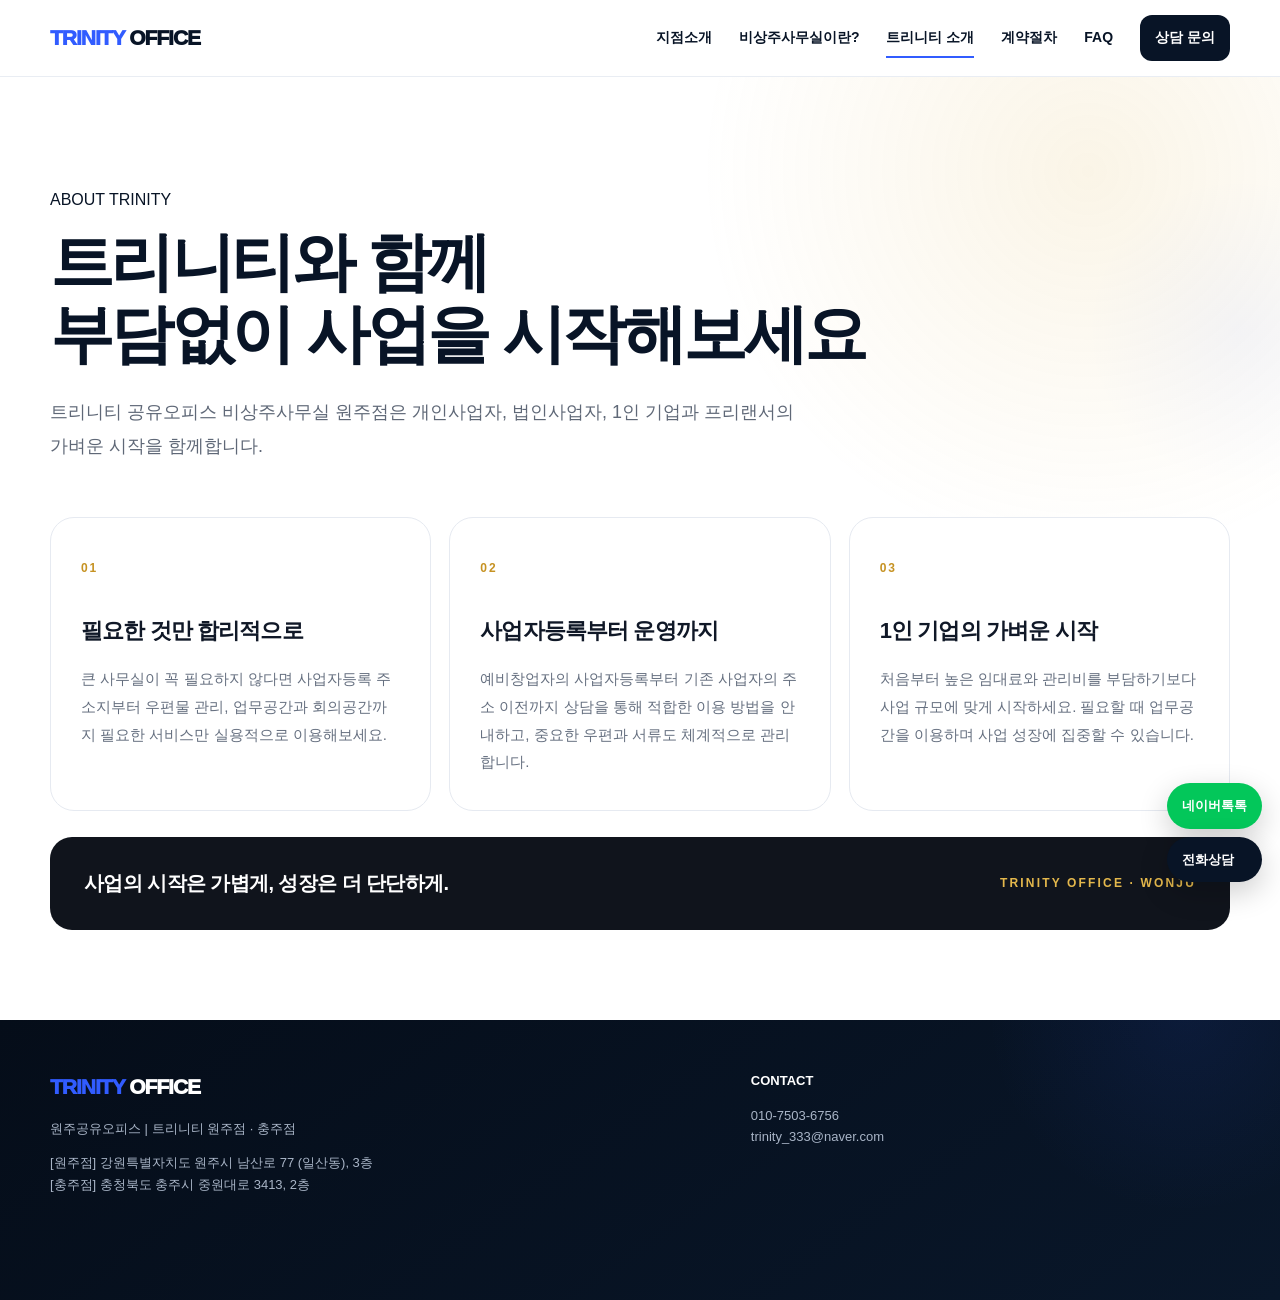
==== about.html @ af6bec5c "Add files via upload" ====
<!doctype html><html lang="ko"><head><meta charset="utf-8"><meta name="viewport" content="width=device-width,initial-scale=1">
<title>트리니티 소개 | 원주공유오피스 · 비상주사무실</title><meta name="description" content="트리니티 공유오피스 비상주사무실 원주점 소개. 사업자등록 주소지, 우편물 관리, 업무공간과 회의공간을 합리적으로 이용하세요."><meta name="robots" content="index,follow"><meta property="og:title" content="트리니티 지점소개 | 원주공유오피스 원주점 · 충주점"><meta property="og:description" content="트리니티 원주점과 충주점 주소, 위치 및 비상주사무실 서비스 안내.">
<link rel="stylesheet" href="assets/style.css"><link rel="icon" href="assets/trinity-blue-v2.ico" sizes="any">
<link rel="icon" type="image/png" sizes="32x32" href="assets/trinity-blue-v2-32.png">
<link rel="apple-touch-icon" sizes="192x192" href="assets/trinity-blue-v2-192.png">
</head><body>
<header><div class="wrap nav"><a class="logo" href="index.html"><i>TRINITY</i> OFFICE</a><nav>
<a class="" href="branches.html">지점소개</a>
<a class="" href="virtual-office.html">비상주사무실이란?</a>
<a class="active" href="about.html">트리니티 소개</a>
<a class="" href="contract.html">계약절차</a>
<a class="" href="faq.html">FAQ</a>
<a class="navcta" href="tel:01075036756">상담 문의</a></nav></div></header>

<section class="section about-premium">
  <div class="wrap">
    <div class="eyebrow reveal">ABOUT TRINITY</div>
    <h1 class="section-title reveal">트리니티와 함께<br>부담없이 사업을 시작해보세요</h1>
    <p class="section-lead reveal">
      트리니티 공유오피스 비상주사무실 원주점은 개인사업자, 법인사업자,
      1인 기업과 프리랜서의 가벼운 시작을 함께합니다.
    </p>

    <div class="about-story-grid">
      <article class="about-story-card reveal">
        <span class="about-no">01</span>
        <h2>필요한 것만 합리적으로</h2>
        <p>큰 사무실이 꼭 필요하지 않다면 사업자등록 주소지부터 우편물 관리,
        업무공간과 회의공간까지 필요한 서비스만 실용적으로 이용해보세요.</p>
      </article>

      <article class="about-story-card reveal">
        <span class="about-no">02</span>
        <h2>사업자등록부터 운영까지</h2>
        <p>예비창업자의 사업자등록부터 기존 사업자의 주소 이전까지 상담을 통해
        적합한 이용 방법을 안내하고, 중요한 우편과 서류도 체계적으로 관리합니다.</p>
      </article>

      <article class="about-story-card reveal">
        <span class="about-no">03</span>
        <h2>1인 기업의 가벼운 시작</h2>
        <p>처음부터 높은 임대료와 관리비를 부담하기보다 사업 규모에 맞게 시작하세요.
        필요할 때 업무공간을 이용하며 사업 성장에 집중할 수 있습니다.</p>
      </article>
    </div>

    <div class="about-signature reveal">
      <p>사업의 시작은 가볍게, 성장은 더 단단하게.</p>
      <strong>TRINITY OFFICE · WONJU</strong>
    </div>
  </div>
</section>

<footer><div class="wrap foot"><div><div class="logo"><i>TRINITY</i> OFFICE</div><p>원주공유오피스 | 트리니티 원주점 · 충주점</p><p>[원주점] 강원특별자치도 원주시 남산로 77 (일산동), 3층<br>[충주점] 충청북도 충주시 중원대로 3413, 2층</p></div><div><b style="color:#fff">CONTACT</b><p>010-7503-6756<br>trinity_333@naver.com<br></p></div></div></footer><div class="float"><a class="talk" target="_blank" href="https://talk.naver.com/profile/wohkm1o">네이버톡톡</a><a class="phone" href="tel:01075036756">전화상담</a></div><script src="assets/app.js"></script></body></html>
---- assets/style.css ----
:root{--ink:#081426;--navy:#0b1930;--blue:#315cff;--cyan:#53d7ff;--paper:#f5f8fc;--muted:#68758a;--line:#e3e9f1;--white:#fff;--green:#03c75a}
*{box-sizing:border-box}html{scroll-behavior:smooth}body{margin:0;font-family:Pretendard,"Noto Sans KR",Arial,sans-serif;color:var(--ink);background:#fff;line-height:1.65;overflow-x:hidden}a{text-decoration:none;color:inherit}.wrap{width:min(1180px,calc(100% - 44px));margin:auto}
header{position:sticky;top:0;z-index:80;background:rgba(255,255,255,.78);backdrop-filter:blur(18px);border-bottom:1px solid rgba(225,231,239,.72)}.nav{height:76px;display:flex;align-items:center;justify-content:space-between}.logo{font-size:21px;font-weight:950;letter-spacing:-1px}.logo i{font-style:normal;color:var(--blue)}nav{display:flex;align-items:center;gap:27px;font-size:14px;font-weight:800}nav a{position:relative}nav a:after{content:"";position:absolute;left:0;right:100%;bottom:-8px;height:2px;background:var(--blue);transition:.25s}nav a:hover:after,nav a.active:after{right:0}.navcta{background:var(--ink);color:#fff;border-radius:12px;padding:11px 15px}
.hero{min-height:700px;display:flex;align-items:center;position:relative;overflow:hidden;background:radial-gradient(circle at 78% 25%,#dce8ff 0,transparent 28%),linear-gradient(135deg,#fbfdff 0,#f0f5ff 58%,#fff 100%)}.orb{position:absolute;border-radius:50%;filter:blur(1px);pointer-events:none}.orb.a{width:420px;height:420px;right:-110px;top:40px;background:linear-gradient(145deg,#315cff22,#53d7ff33);animation:float 7s ease-in-out infinite}.orb.b{width:170px;height:170px;right:28%;bottom:35px;border:1px solid #315cff35;animation:float 5s ease-in-out infinite reverse}.hero-grid{display:grid;grid-template-columns:1.15fr .85fr;gap:70px;align-items:center}.kicker{display:inline-flex;align-items:center;gap:9px;font-size:12px;font-weight:950;letter-spacing:.12em;color:var(--blue);text-transform:uppercase}.kicker:before{content:"";width:24px;height:2px;background:var(--blue)}h1{font-size:clamp(48px,5.4vw,76px);line-height:1.04;letter-spacing:-4.2px;margin:18px 0 25px}.gradient{background:linear-gradient(90deg,#315cff,#1679ff);-webkit-background-clip:text;color:transparent}.lead{font-size:18px;color:#536176;max-width:670px}.actions{display:flex;gap:11px;flex-wrap:wrap;margin-top:30px}.btn{display:inline-flex;align-items:center;justify-content:center;padding:14px 19px;border-radius:13px;font-weight:900;transition:.25s}.btn:hover{transform:translateY(-3px);box-shadow:0 14px 35px #172b5120}.primary{background:var(--blue);color:#fff}.darkbtn{background:var(--ink);color:#fff}.ghost{background:#fff;border:1px solid #d8e0eb}.glass{background:rgba(8,20,38,.94);color:#fff;border-radius:30px;padding:32px;box-shadow:0 32px 80px #11244b2d;position:relative;transform:perspective(900px) rotateY(-4deg);transition:.4s}.glass:hover{transform:perspective(900px) rotateY(0) translateY(-5px)}.pill{display:inline-block;background:#b9ff6a;color:#10210a;font-size:11px;font-weight:950;border-radius:99px;padding:6px 10px}.glass h2{font-size:31px;line-height:1.2;letter-spacing:-1.5px}.mini{padding:16px 17px;border:1px solid #ffffff20;background:#ffffff0b;border-radius:17px;margin-top:10px}.mini b{display:block}.mini small{color:#b6c2d4}
.metrics{margin-top:-34px;position:relative;z-index:4}.metric-grid{display:grid;grid-template-columns:repeat(4,1fr);background:#fff;border:1px solid var(--line);border-radius:22px;box-shadow:0 20px 50px #203b6a12;overflow:hidden}.metric{padding:25px;text-align:center;border-right:1px solid var(--line)}.metric:last-child{border:0}.metric strong{font-size:30px;display:block;color:var(--blue)}
section{padding:96px 0}.soft{background:var(--paper)}.dark{background:var(--navy);color:#fff}.section-head{max-width:760px;margin-bottom:43px}.section-head h2{font-size:43px;line-height:1.16;letter-spacing:-2.2px;margin:9px 0}.section-head p{color:var(--muted)}.dark .section-head p{color:#afbdd0}
.grid3{display:grid;grid-template-columns:repeat(3,1fr);gap:17px}.grid4{display:grid;grid-template-columns:repeat(4,1fr);gap:15px}.card{background:#fff;border:1px solid var(--line);border-radius:22px;padding:27px;transition:.35s cubic-bezier(.2,.8,.2,1);position:relative;overflow:hidden}.card:before{content:"";position:absolute;inset:auto -50px -70px auto;width:130px;height:130px;border-radius:50%;background:#315cff0c;transition:.35s}.card:hover{transform:translateY(-8px);box-shadow:0 24px 60px #1c355f14}.card:hover:before{transform:scale(1.8)}.icon{width:48px;height:48px;border-radius:15px;display:grid;place-items:center;background:#edf3ff;font-size:22px}.card h3{margin:16px 0 7px;font-size:19px}.card p{color:var(--muted);font-size:14px;margin:0}
.branch-grid{display:grid;grid-template-columns:1fr 1fr;gap:20px}.branch{border:1px solid var(--line);background:#fff;border-radius:27px;padding:31px;transition:.3s}.branch:hover{box-shadow:0 25px 60px #17325d13;transform:translateY(-5px)}.branch h3{font-size:29px;margin:8px 0}.address{font-weight:850}.map{display:inline-flex;background:var(--green);color:#fff;border-radius:11px;padding:11px 14px;font-weight:900;margin-top:13px}
.band{padding:40px 0;background:linear-gradient(90deg,#315cff,#2147cc);color:#fff}.band .wrap{display:flex;align-items:center;justify-content:space-between;gap:25px}.band h3{font-size:28px;margin:0}.band p{margin:4px 0;color:#dfe7ff}
.steps{display:grid;grid-template-columns:repeat(4,1fr);gap:14px}.step{border-top:3px solid var(--blue);background:#fff;border-radius:0 0 19px 19px;padding:25px;border-left:1px solid var(--line);border-right:1px solid var(--line);border-bottom:1px solid var(--line)}.step b{color:var(--blue)}.step p{font-size:14px;color:var(--muted)}
.split{display:grid;grid-template-columns:1fr 1fr;gap:50px;align-items:center}.feature-list{display:grid;gap:10px}.feature{padding:18px;border-bottom:1px solid #ffffff20}.feature span{display:block;color:#b4c0d1;font-size:14px}
.faq{max-width:880px}.faq details{padding:21px 4px;border-bottom:1px solid var(--line)}.faq summary{cursor:pointer;font-weight:900}.faq p{color:var(--muted)}
.pagehero{padding:105px 0 70px;background:linear-gradient(145deg,#f8fbff,#edf3ff);position:relative;overflow:hidden}.pagehero h1{font-size:58px}.breadcrumbs{font-size:13px;color:#7a879a;margin-bottom:14px}.content{max-width:850px}.content h2{font-size:34px;letter-spacing:-1.5px;margin-top:48px}.content p,.content li{color:#536176}.toc{background:#f6f8fc;border:1px solid var(--line);border-radius:18px;padding:22px;margin:28px 0}.toc b{display:block;margin-bottom:7px}.toc a{display:block;color:#315cff;margin:5px 0}
footer{background:#07101e;color:#a9b5c7;padding:50px 0 92px;font-size:13px}.foot{display:grid;grid-template-columns:1.4fr 1fr;gap:30px}.foot .logo{color:#fff}.float{position:fixed;right:18px;bottom:18px;z-index:90;display:flex;flex-direction:column;gap:8px}.float a{padding:12px 15px;border-radius:999px;box-shadow:0 10px 30px #0003;font-size:13px;font-weight:950}.talk{background:var(--green);color:#fff}.phone{background:var(--ink);color:#fff}
.reveal{opacity:0;transform:translateY(28px);transition:opacity .75s,transform .75s}.reveal.on{opacity:1;transform:none}.reveal.delay1{transition-delay:.08s}.reveal.delay2{transition-delay:.16s}.reveal.delay3{transition-delay:.24s}
@keyframes float{50%{transform:translateY(-18px) translateX(8px)}}
@media(max-width:850px){nav a:not(.navcta){display:none}.hero{min-height:auto;padding:80px 0 70px}.hero-grid,.split,.foot{grid-template-columns:1fr}.glass{transform:none}.metric-grid,.grid4,.steps{grid-template-columns:1fr 1fr}.grid3{grid-template-columns:1fr 1fr}.branch-grid{grid-template-columns:1fr}.band .wrap{display:block}.pagehero h1{font-size:45px}}
@media(max-width:540px){.wrap{width:min(100% - 28px,1180px)}.nav{height:67px}.logo{font-size:17px}.navcta{font-size:12px}h1{letter-spacing:-2.5px}.metric-grid,.grid3,.grid4,.steps{grid-template-columns:1fr}.metric{border-right:0;border-bottom:1px solid var(--line)}section{padding:72px 0}.section-head h2{font-size:34px}.pagehero{padding:75px 0 45px}.pagehero h1{font-size:40px}.float{right:10px;bottom:10px}}
/* premium v3 */
.hero{background:linear-gradient(125deg,#07152d 0%,#0c2c68 58%,#123f86 100%);color:#fff}.hero .lead{color:#d8e2f2}.hero .kicker{color:#f4c45c}.hero .kicker:before{background:#f4c45c}.hero .gradient{background:linear-gradient(90deg,#fff,#f3c55d);-webkit-background-clip:text;color:transparent}.hero:before{content:"";position:absolute;inset:0;background:radial-gradient(circle at 12% 20%,#f5c45418 0 2px,transparent 3px),radial-gradient(circle at 74% 35%,#fff2 0 1px,transparent 2px);background-size:130px 130px,90px 90px;animation:drift 18s linear infinite}.glass{background:linear-gradient(145deg,#ffffff12,#ffffff08);border:1px solid #ffffff24;backdrop-filter:blur(16px)}.mini.link{display:block;transition:.25s}.mini.link:hover{background:#ffffff18;transform:translateX(6px)}
.lowest{display:inline-flex;align-items:center;gap:9px;background:linear-gradient(90deg,#f0b83f,#ffd979);color:#15203a;border-radius:999px;padding:9px 15px;font-weight:950;box-shadow:0 10px 30px #f0b83f33;margin-bottom:8px;animation:pulseGlow 2.2s ease-in-out infinite}.photo-grid{display:grid;grid-template-columns:repeat(3,1fr);gap:16px;margin-top:36px}.photo-card{aspect-ratio:1;border-radius:24px;overflow:hidden;position:relative;box-shadow:0 18px 50px #17325d1b}.photo-card img{width:100%;height:100%;object-fit:cover;transition:transform .7s cubic-bezier(.2,.8,.2,1),filter .5s}.photo-card:hover img{transform:scale(1.06);filter:brightness(1.04)}.photo-card:after{content:"";position:absolute;inset:0;background:linear-gradient(180deg,transparent 65%,#07152d66)}.service-six{display:grid;grid-template-columns:repeat(6,1fr);gap:12px}.service-six .card{padding:21px 16px;text-align:center}.service-six .icon{margin:auto}.price-ribbon{margin-top:24px;background:linear-gradient(90deg,#07152d,#0d3475);color:#fff;border-radius:18px;padding:20px 25px;display:flex;align-items:center;justify-content:space-between;gap:20px;overflow:hidden;position:relative}.price-ribbon:after{content:"";position:absolute;width:180px;height:180px;border:1px solid #f2c55c55;border-radius:50%;right:-60px;top:-75px;animation:spin 12s linear infinite}.price-ribbon strong{font-size:23px;color:#f4c45c}.branch{position:relative;overflow:hidden}.branch:after{content:"↗";position:absolute;right:24px;top:22px;font-size:22px;color:#315cff;transition:.25s}.branch:hover:after{transform:translate(4px,-4px)}
@keyframes pulseGlow{50%{box-shadow:0 10px 42px #f0b83f77;transform:translateY(-2px)}}@keyframes drift{to{background-position:130px 130px,-90px 90px}}@keyframes spin{to{transform:rotate(360deg)}}
@media(max-width:1050px){.service-six{grid-template-columns:repeat(3,1fr)}}@media(max-width:650px){.photo-grid,.service-six{grid-template-columns:1fr}.price-ribbon{display:block}.price-ribbon .btn{margin-top:12px}}

/* V5: opening hook + button contrast fixes */
.ghost{color:var(--ink)!important}.hero .ghost{color:var(--ink)!important}.band .ghost{color:var(--ink)!important}
.float .phone{color:#fff!important}.float .talk{color:#fff!important}
.hook-screen{min-height:calc(100vh - 76px);display:flex;align-items:center;position:relative;overflow:hidden;background:#061225;color:#fff;padding:70px 0 88px}
.hook-screen:before{content:"";position:absolute;inset:0;background:linear-gradient(115deg,#061225 0%,#0a1d3c 54%,#0b2b60 100%)}
.hook-screen:after{content:"";position:absolute;inset:0;opacity:.35;background-image:radial-gradient(#f2c55c 1px,transparent 1px);background-size:54px 54px;mask-image:linear-gradient(90deg,#000,transparent 75%)}
.hook-inner{position:relative;z-index:2;display:grid;grid-template-columns:1.06fr .94fr;gap:65px;align-items:center}
.hook-label{display:inline-flex;align-items:center;gap:10px;color:#f3c75f;font-size:12px;font-weight:950;letter-spacing:.17em}.hook-label:before{content:"";width:34px;height:2px;background:#f3c75f}
.hook-copy h1{font-size:clamp(50px,5.5vw,78px);line-height:1.07;letter-spacing:-4.5px;margin:18px 0 24px}.hook-copy h1 em{font-style:normal;color:#73a3ff}.hook-copy h1 strong{font-weight:950;color:#f4c55d}
.hook-copy p{color:#c3cfdf;font-size:18px}.hook-actions{display:flex;gap:11px;flex-wrap:wrap;margin-top:29px}.goldbtn{background:linear-gradient(90deg,#efb844,#ffd979);color:#111c31}.hook-outline{border:1px solid #ffffff35;color:#fff;background:#ffffff0b}
.hook-points{display:flex;gap:20px;flex-wrap:wrap;margin-top:26px;color:#dce5f2;font-size:13px;font-weight:800}
.hook-visual{position:relative}.hook-photo{aspect-ratio:1/1;border-radius:36px;overflow:hidden;box-shadow:0 45px 100px #0007;border:1px solid #ffffff22;transform:rotate(1.5deg)}.hook-photo img{width:100%;height:100%;object-fit:cover;transition:transform 1s}.hook-photo:hover img{transform:scale(1.045)}
.hook-badge{position:absolute;right:-22px;top:-25px;width:145px;height:145px;border-radius:50%;display:grid;place-content:center;text-align:center;background:radial-gradient(circle at 35% 30%,#ffe69a,#eeb83e 72%);color:#17213a;border:7px double #fff3b4;box-shadow:0 20px 55px #e9b43f55;animation:badgeFloat 3s ease-in-out infinite}.hook-badge small{font-weight:950;letter-spacing:.12em}.hook-badge b{font-size:20px;line-height:1.25}
.hook-card{position:absolute;left:-35px;bottom:28px;padding:17px 21px;border-radius:17px;background:#ffffffed;color:#0b1930;box-shadow:0 18px 45px #0004;animation:cardFloat 4s ease-in-out infinite}.hook-card b,.hook-card span{display:block}.hook-card span{font-size:13px;color:#627086;margin-top:3px}
.hook-glow{position:absolute;border-radius:50%;filter:blur(80px);opacity:.25}.hook-glow-a{width:380px;height:380px;background:#315cff;right:15%;top:10%;animation:glowMove 8s ease-in-out infinite}.hook-glow-b{width:260px;height:260px;background:#f4c55d;left:-80px;bottom:-50px;animation:glowMove 6s ease-in-out infinite reverse}
.scroll-cue{position:absolute;z-index:3;bottom:20px;left:50%;transform:translateX(-50%);font-size:9px;letter-spacing:.22em;color:#9facbf;text-align:center}.scroll-cue span{display:block;width:1px;height:35px;background:linear-gradient(#fff,transparent);margin:0 auto 5px;animation:scrollLine 1.5s infinite}
.hero .actions .ghost{background:#fff;color:#081426!important;border-color:#fff;min-width:132px}.hero .actions .ghost:hover{background:#eef3fb}
@keyframes badgeFloat{50%{transform:translateY(-10px) rotate(2deg)}}@keyframes cardFloat{50%{transform:translateY(8px)}}@keyframes glowMove{50%{transform:translate(25px,-20px) scale(1.08)}}@keyframes scrollLine{0%{transform:scaleY(.2);transform-origin:top}50%{transform:scaleY(1)}100%{transform:scaleY(.2);transform-origin:bottom}}
@media(max-width:850px){.hook-screen{min-height:auto;padding:65px 0 80px}.hook-inner{grid-template-columns:1fr}.hook-visual{max-width:560px}.hook-copy h1{letter-spacing:-3px}.hook-badge{right:-5px}.hook-card{left:12px}.hook-copy p br{display:none}}
@media(max-width:540px){.hook-copy h1{font-size:43px;letter-spacing:-2.6px}.hook-points{gap:9px 14px}.hook-visual{margin-top:12px}.hook-badge{width:112px;height:112px;right:-3px;top:-18px}.hook-badge b{font-size:16px}.hook-card{bottom:14px}.hook-screen{padding-top:50px}}

/* V6 hook headline wrapping correction */
.hook-title{font-size:clamp(43px,4.55vw,69px)!important;line-height:1.11!important;letter-spacing:-3.8px!important;word-break:keep-all;overflow-wrap:normal}
.hook-title .hook-line{display:block;white-space:nowrap}
.hook-title .hook-key{color:#73a3ff;font-weight:950}
.hook-title .hook-gold{color:#f4c55d;font-weight:950;margin-top:3px}
@media(max-width:1050px){
  .hook-title{font-size:clamp(40px,5.1vw,58px)!important;letter-spacing:-3px!important}
}
@media(max-width:850px){
  .hook-title .hook-line{white-space:normal}
  .hook-title{font-size:clamp(40px,8.3vw,61px)!important}
}
@media(max-width:540px){
  .hook-title{font-size:clamp(38px,11vw,49px)!important;letter-spacing:-2.5px!important}
  .hook-title .hook-line{white-space:normal}
}

/* V7 — premium interaction pass for the ENTIRE site */
body{background:linear-gradient(180deg,#fff 0%,#fbfcff 100%)}
section{position:relative;isolation:isolate}
section:not(.hook-screen):not(.hero):not(.dark):not(.soft):before{
 content:"";position:absolute;width:320px;height:320px;border-radius:50%;
 background:radial-gradient(circle,#315cff0c,transparent 68%);right:-120px;top:10%;z-index:-1;pointer-events:none
}
.section-head .kicker{transition:transform .35s,color .35s}.section-head:hover .kicker{transform:translateX(8px);color:#1c48f0}
.section-head h2{transition:letter-spacing .35s,transform .35s}.section-head:hover h2{letter-spacing:-1.7px;transform:translateX(3px)}

.card{transform-style:preserve-3d;will-change:transform,box-shadow}
.card:hover{transform:translateY(-10px) rotateX(1.5deg) rotateY(-1.5deg);box-shadow:0 28px 70px rgba(19,48,96,.16);border-color:#cbd8f5}
.card .icon{transition:transform .45s cubic-bezier(.2,.8,.2,1),box-shadow .35s,background .35s}
.card:hover .icon{transform:translateY(-4px) rotate(-6deg) scale(1.12);background:#e4edff;box-shadow:0 12px 28px #315cff22}
.card h3{transition:color .3s,transform .3s}.card:hover h3{color:#315cff;transform:translateX(2px)}

.branch{position:relative;overflow:hidden;isolation:isolate}
.branch:before{content:"";position:absolute;inset:0;background:linear-gradient(120deg,transparent 25%,rgba(49,92,255,.055),transparent 75%);transform:translateX(-120%);transition:transform .75s;z-index:-1}
.branch:hover:before{transform:translateX(120%)}.branch:hover{border-color:#c7d4f5;box-shadow:0 30px 75px rgba(16,44,92,.16)}
.branch h3 a{display:inline-block;transition:transform .3s,color .3s}.branch:hover h3 a{transform:translateX(5px);color:#315cff}
.map{transition:transform .3s,box-shadow .3s,filter .3s}.map:hover{transform:translateY(-3px) scale(1.02);box-shadow:0 13px 30px #03c75a2e;filter:saturate(1.08)}

.service-six .card:nth-child(even){background:linear-gradient(145deg,#fff,#f7f9ff)}
.photo-card{position:relative;overflow:hidden;box-shadow:0 20px 50px #1a335c12;transition:transform .45s,box-shadow .45s,border-radius .45s}
.photo-card:after{content:"TRINITY OFFICE";position:absolute;left:18px;bottom:15px;padding:6px 9px;border-radius:999px;background:rgba(7,16,30,.68);backdrop-filter:blur(8px);color:#fff;font-size:9px;font-weight:900;letter-spacing:.12em;opacity:0;transform:translateY(8px);transition:.35s}
.photo-card:hover{transform:translateY(-8px) scale(1.012);box-shadow:0 30px 70px #102b581f;border-radius:26px}.photo-card:hover:after{opacity:1;transform:none}
.photo-card img{transition:transform .8s cubic-bezier(.2,.8,.2,1),filter .5s}.photo-card:hover img{transform:scale(1.065);filter:contrast(1.03) saturate(1.04)}

.price-ribbon{position:relative;overflow:hidden;transition:transform .4s,box-shadow .4s}
.price-ribbon:after{content:"";position:absolute;top:-80%;left:-20%;width:35%;height:260%;background:linear-gradient(90deg,transparent,#fff8,transparent);transform:rotate(20deg);animation:ribbonShine 5s ease-in-out infinite}
.price-ribbon:hover{transform:translateY(-6px);box-shadow:0 28px 65px #d49c2c25}
@keyframes ribbonShine{0%,70%{left:-30%}100%{left:130%}}

.dark{overflow:hidden;background:radial-gradient(circle at 80% 25%,#193b7138,transparent 30%),linear-gradient(135deg,#071426,#0b1930 55%,#10264a)}
.dark:after{content:"";position:absolute;width:460px;height:460px;border:1px solid #ffffff0b;border-radius:50%;right:-150px;bottom:-220px;animation:slowSpin 18s linear infinite}
.feature{position:relative;transition:transform .35s,background .35s,padding .35s;border-radius:14px}.feature:hover{transform:translateX(9px);background:#ffffff08;padding-left:16px;padding-right:16px}.feature b{transition:color .3s}.feature:hover b{color:#7fa6ff}
@keyframes slowSpin{to{transform:rotate(360deg)}}

.step{position:relative;overflow:hidden;transition:transform .4s,box-shadow .4s,border-color .4s}
.step:after{content:"";position:absolute;left:0;bottom:0;width:0;height:3px;background:linear-gradient(90deg,#315cff,#53d7ff);transition:width .45s}
.step:hover{transform:translateY(-9px);box-shadow:0 25px 55px #17325b14;border-color:#ccd8f3}.step:hover:after{width:100%}
.step b{display:inline-block;transition:transform .35s}.step:hover b{transform:scale(1.15) translateX(3px)}

.band{position:relative;overflow:hidden;background:linear-gradient(110deg,#234cf0,#315cff 50%,#173bc6)}
.band:before,.band:after{content:"";position:absolute;border-radius:50%;border:1px solid #ffffff20}
.band:before{width:260px;height:260px;right:7%;top:-170px;animation:bandOrb 8s ease-in-out infinite}
.band:after{width:130px;height:130px;right:22%;bottom:-85px;animation:bandOrb 6s ease-in-out infinite reverse}
.band .wrap{position:relative;z-index:2}.band h3{transition:transform .35s}.band:hover h3{transform:translateX(5px)}
@keyframes bandOrb{50%{transform:translate(-25px,20px) scale(1.1)}}

footer{position:relative;overflow:hidden;background:linear-gradient(145deg,#050d19,#09172a)}
footer:before{content:"";position:absolute;width:430px;height:430px;border-radius:50%;background:radial-gradient(circle,#315cff18,transparent 65%);right:-120px;top:-220px}
.foot{position:relative;z-index:2}.foot>div{transition:transform .35s}.foot>div:hover{transform:translateY(-4px)}
footer .logo i{transition:text-shadow .35s}footer:hover .logo i{text-shadow:0 0 25px #315cff70}

.btn{position:relative;overflow:hidden}.btn:after{content:"";position:absolute;inset:0;background:linear-gradient(105deg,transparent 35%,rgba(255,255,255,.28),transparent 65%);transform:translateX(-120%);transition:transform .6s}.btn:hover:after{transform:translateX(120%)}
.float a{transition:transform .3s,box-shadow .3s}.float a:hover{transform:translateY(-5px) scale(1.035);box-shadow:0 18px 38px #0004}

@media (prefers-reduced-motion:reduce){*,*:before,*:after{animation:none!important;transition-duration:.01ms!important}}
@media(max-width:767px){
 .card:hover,.branch:hover,.step:hover,.photo-card:hover{transform:translateY(-3px)!important}
 .feature:hover{transform:none!important;padding-left:0!important;padding-right:0!important}
 .section-head:hover h2,.section-head:hover .kicker{transform:none!important}
}

/* V8 photo interaction cleanup + lightbox */
.photo-card:after{display:none!important;content:none!important}
.photo-card{cursor:zoom-in}
.photo-card:hover{border-radius:20px!important}
.photo-card img{display:block}
.image-lightbox{position:fixed;inset:0;z-index:9999;background:rgba(3,9,18,.88);backdrop-filter:blur(12px);display:flex;align-items:center;justify-content:center;padding:34px;opacity:0;visibility:hidden;transition:opacity .28s,visibility .28s;cursor:zoom-out}
.image-lightbox.open{opacity:1;visibility:visible}
.image-lightbox img{max-width:min(92vw,1200px);max-height:88vh;width:auto;height:auto;object-fit:contain;border-radius:18px;box-shadow:0 35px 100px #0009;transform:scale(.94);transition:transform .3s}
.image-lightbox.open img{transform:scale(1)}
.image-lightbox-close{position:absolute;right:25px;top:20px;width:46px;height:46px;border-radius:50%;border:1px solid #ffffff40;background:#ffffff12;color:#fff;font-size:27px;line-height:42px;text-align:center;cursor:pointer;transition:.25s}
.image-lightbox-close:hover{background:#fff;color:#081426;transform:rotate(90deg)}
@media(max-width:767px){.image-lightbox{padding:16px}.image-lightbox img{max-width:96vw;max-height:82vh;border-radius:12px}.image-lightbox-close{right:12px;top:12px}}

/* V9 opening-copy cinematic motion */
.hook-anim{opacity:0;filter:blur(10px);transform:translateY(30px)}
body.intro-ready .hook-anim{animation:hookReveal .85s cubic-bezier(.16,1,.3,1) forwards}
body.intro-ready .hook-a1{animation-delay:.10s}
body.intro-ready .hook-a2{animation-delay:.28s}
body.intro-ready .hook-a3{animation-delay:.48s}
body.intro-ready .hook-a4{animation-delay:.72s}
body.intro-ready .hook-a3{animation-name:hookGoldReveal}
.hook-gold{position:relative;display:block!important;width:max-content}
.hook-gold:after{content:"";position:absolute;left:0;right:100%;bottom:-4px;height:4px;border-radius:99px;background:linear-gradient(90deg,#f4c55d,#fff0a3);box-shadow:0 0 18px #f4c55d55}
body.intro-ready .hook-gold:after{animation:hookUnderline .8s 1.15s cubic-bezier(.2,.8,.2,1) forwards}
@keyframes hookReveal{to{opacity:1;filter:blur(0);transform:translateY(0)}}
@keyframes hookGoldReveal{0%{opacity:0;filter:blur(12px);transform:translateY(34px) scale(.96)}70%{opacity:1;filter:blur(0);transform:translateY(-3px) scale(1.018)}100%{opacity:1;filter:blur(0);transform:none}}
@keyframes hookUnderline{to{right:0}}
@media(max-width:767px){
 .hook-anim{transform:translateY(22px);filter:blur(7px)}
 body.intro-ready .hook-a1{animation-delay:.05s}
 body.intro-ready .hook-a2{animation-delay:.20s}
 body.intro-ready .hook-a3{animation-delay:.38s}
 body.intro-ready .hook-a4{animation-delay:.58s}
 .hook-title{line-height:1.04!important}
 .hook-title .hook-key{font-size:.92em}
 .hook-title .hook-gold{font-size:1.04em;margin-top:8px!important}
 .hook-gold:after{height:3px;bottom:-6px}
 .hook-desc{margin-top:28px!important}
}
@media(prefers-reduced-motion:reduce){
 .hook-anim{opacity:1!important;filter:none!important;transform:none!important}
 .hook-gold:after{right:0!important}
}

/* V10 customer reviews restored */
.reviews-section{overflow:hidden}
.review-grid{display:grid;grid-template-columns:repeat(3,1fr);gap:18px}
.review-card{position:relative;min-height:310px;padding:30px;border:1px solid #e4e9f3;border-radius:24px;background:linear-gradient(145deg,#fff,#f9fbff);box-shadow:0 18px 50px rgba(21,46,85,.07);transition:transform .4s,box-shadow .4s,border-color .4s;overflow:hidden}
.review-card:before{content:"“";position:absolute;right:20px;top:-18px;font:900 110px/1 Georgia,serif;color:#315cff0c;transition:transform .4s,color .4s}
.review-card:hover{transform:translateY(-9px);box-shadow:0 30px 75px rgba(18,48,94,.14);border-color:#cbd8f5}
.review-card:hover:before{transform:rotate(-8deg) scale(1.08);color:#315cff16}
.review-stars{color:#e9aa25;font-size:18px;letter-spacing:3px;margin-bottom:20px}
.review-card>p{font-size:15px;line-height:1.9;color:#39475d;word-break:keep-all}
.review-user{position:absolute;left:30px;right:30px;bottom:28px;padding-top:17px;border-top:1px solid #e8edf5;display:flex;flex-direction:column;gap:5px}
.review-user b{font-size:16px;color:#101828}.review-user span{font-size:12px;color:#7b8798}
@media(max-width:900px){.review-grid{grid-template-columns:1fr}.review-card{min-height:auto;padding:24px}.review-user{position:static;margin-top:20px}.review-card>p{font-size:14px}}

/* V11 hook emphasis + expanded reviews */
.hook-gold:after{display:none!important}
.hook-underline{position:relative;width:max-content}
.hook-underline:after{content:"";position:absolute;left:0;right:100%;bottom:-5px;height:4px;border-radius:99px;background:linear-gradient(90deg,#f4c55d,#fff0a3);box-shadow:0 0 18px #f4c55d55}
body.intro-ready .hook-underline:after{animation:hookUnderline .8s .82s cubic-bezier(.2,.8,.2,1) forwards}
.review-type{display:block;margin:-4px 0 12px;color:#17233a;font-size:15px;line-height:1.45}
.review-grid{grid-template-columns:repeat(3,1fr)!important}
@media(max-width:900px){.review-grid{grid-template-columns:1fr!important}.hook-underline{width:auto}.hook-underline:after{bottom:-4px;height:3px}}

/* V12 reviews: one horizontal row, no clipping */
.review-grid{
 display:flex!important;
 grid-template-columns:none!important;
 gap:16px!important;
 overflow-x:auto!important;
 overflow-y:visible!important;
 padding:10px 4px 24px!important;
 scroll-snap-type:x proximity;
 scrollbar-width:thin;
 align-items:stretch!important
}
.review-card{
 flex:0 0 320px!important;
 width:320px!important;
 min-height:0!important;
 height:auto!important;
 padding:25px!important;
 scroll-snap-align:start;
 display:flex!important;
 flex-direction:column!important
}
.review-card>p{font-size:14px!important;line-height:1.75!important;margin-bottom:18px!important}
.review-user{position:static!important;margin-top:auto!important;left:auto!important;right:auto!important;bottom:auto!important}
.review-type{font-size:14px!important}
@media(max-width:767px){
 .review-grid{margin-right:-16px!important;padding-right:20px!important}
 .review-card{flex-basis:82vw!important;width:82vw!important;padding:22px!important}
}

/* V17 clean legal icon — no emoji background box */
.icon-clean{
  font-family:Arial,"Noto Sans KR",sans-serif!important;
  font-size:27px!important;
  font-weight:700!important;
  line-height:1!important;
  color:#17233a!important;
  background:#edf3ff!important;
  text-shadow:none!important;
}
.card:hover .icon-clean{
  color:#315cff!important;
  background:#e4edff!important;
}

/* V18 premium about */
.about-premium{padding:110px 0 90px;background:
 radial-gradient(circle at 85% 10%,rgba(218,170,57,.12),transparent 28%),#fff}
.about-premium .section-title{max-width:820px;font-size:clamp(38px,5vw,68px);line-height:1.12;letter-spacing:-.055em;margin:14px 0 24px}
.about-premium .section-lead{max-width:760px;font-size:18px;line-height:1.9;color:#5f6877;margin-bottom:54px}
.about-story-grid{display:grid;grid-template-columns:repeat(3,1fr);gap:18px}
.about-story-card{position:relative;padding:36px 30px 34px;border:1px solid #e6eaf1;border-radius:24px;background:rgba(255,255,255,.9);overflow:hidden;transition:.35s ease}
.about-story-card:hover{transform:translateY(-7px);box-shadow:0 22px 55px rgba(18,30,55,.09);border-color:#d7b35a}
.about-story-card:before{content:"";position:absolute;left:0;top:0;width:100%;height:3px;background:linear-gradient(90deg,#c79425,#f2cf70);transform:scaleX(0);transform-origin:left;transition:.4s ease}
.about-story-card:hover:before{transform:scaleX(1)}
.about-no{display:inline-block;color:#c69222;font-size:12px;font-weight:800;letter-spacing:.16em;margin-bottom:34px}
.about-story-card h2{font-size:22px;letter-spacing:-.04em;margin:0 0 16px;color:#101827}
.about-story-card p{font-size:15px;line-height:1.85;color:#667080;margin:0}
.about-signature{margin-top:26px;padding:30px 34px;border-radius:22px;background:#10141c;color:#fff;display:flex;align-items:center;justify-content:space-between;gap:20px}
.about-signature p{font-size:20px;font-weight:750;margin:0;letter-spacing:-.03em}
.about-signature strong{font-size:12px;letter-spacing:.18em;color:#e4b84c;white-space:nowrap}
@media(max-width:767px){
 .about-premium{padding:78px 0 64px}
 .about-premium .section-lead{font-size:16px;margin-bottom:36px}
 .about-story-grid{grid-template-columns:1fr}
 .about-story-card{padding:28px 24px}
 .about-signature{align-items:flex-start;flex-direction:column;padding:26px 24px}
}

/* V19 modern process icons */
.contract-modern{padding:105px 0;background:#fbfaf7}
.contract-modern .section-title{max-width:700px;margin:12px 0 16px}
.contract-modern .section-lead{color:#717987;margin-bottom:58px}
.process-modern-grid{position:relative;display:grid;grid-template-columns:repeat(4,1fr);gap:30px}
.process-modern-grid:before{content:"";position:absolute;left:11%;right:11%;top:45px;border-top:1.5px dashed #d5a23a;opacity:.7}
.process-modern-card{position:relative;text-align:center;z-index:1}
.process-icon-wrap{width:94px;height:94px;margin:0 auto 25px;position:relative;display:grid;place-items:center;border:1px solid #e1e5ec;border-radius:50%;background:#fff;box-shadow:0 8px 28px rgba(18,29,48,.06);transition:.35s ease}
.process-modern-card:hover .process-icon-wrap{transform:translateY(-6px);border-color:#d8aa46;box-shadow:0 15px 36px rgba(18,29,48,.1)}
.process-icon{width:46px;height:46px;display:grid;place-items:center}
.process-icon svg{width:38px;height:38px;fill:none;stroke:#17243a;stroke-width:2.1;stroke-linecap:round;stroke-linejoin:round;transition:.3s ease}
.process-modern-card:hover .process-icon svg{stroke:#c98e18;transform:scale(1.06)}
.process-num{position:absolute;right:-5px;top:-7px;width:31px;height:31px;border-radius:50%;display:grid;place-items:center;background:linear-gradient(135deg,#d59a20,#f0bf4e);color:#fff;font-size:11px;font-weight:850;box-shadow:0 5px 14px rgba(207,145,27,.25)}
.process-modern-card h3{font-size:19px;letter-spacing:-.035em;margin:0 0 12px;color:#101827}
.process-modern-card p{font-size:14px;line-height:1.75;color:#747d8b;margin:0}
@media(max-width:767px){
 .contract-modern{padding:72px 0}
 .contract-modern .section-lead{margin-bottom:40px}
 .process-modern-grid{grid-template-columns:1fr 1fr;gap:34px 16px}
 .process-modern-grid:before{display:none}
 .process-icon-wrap{width:82px;height:82px;margin-bottom:19px}
 .process-modern-card h3{font-size:17px}
 .process-modern-card p{font-size:13px}
}

/* V21 virtual office clean */
.virtual-hero .lead{max-width:780px}
.virtual-clean{padding:95px 0 105px;background:#fff}
.virtual-intro{max-width:850px;margin-bottom:55px}
.virtual-label{display:block;font-size:11px;font-weight:850;letter-spacing:.17em;color:#c18b1e;margin-bottom:15px}
.virtual-intro h2,.virtual-panel h2{font-size:clamp(30px,4vw,50px);line-height:1.18;letter-spacing:-.05em;margin:0 0 20px;color:#111a2a}
.virtual-intro p{max-width:760px;font-size:17px;line-height:1.9;color:#687181;margin:0}
.virtual-feature-grid{display:grid;grid-template-columns:repeat(3,1fr);gap:18px;margin-bottom:72px}
.virtual-feature{position:relative;padding:34px 30px;border:1px solid #e6eaf1;border-radius:23px;background:#fff;transition:.35s ease;overflow:hidden}
.virtual-feature:hover{transform:translateY(-6px);box-shadow:0 20px 48px rgba(20,31,52,.09);border-color:#d7b35a}
.virtual-feature>span{position:absolute;right:25px;top:25px;font-size:11px;font-weight:850;color:#c99a34;letter-spacing:.12em}
.vf-icon{width:58px;height:58px;border-radius:17px;background:#f1f5fb;display:grid;place-items:center;margin-bottom:30px}
.vf-icon svg{width:29px;height:29px;fill:none;stroke:#17243a;stroke-width:2;stroke-linecap:round;stroke-linejoin:round}
.virtual-feature h3{font-size:20px;letter-spacing:-.035em;margin:0 0 12px;color:#111a2a}
.virtual-feature p{font-size:14px;line-height:1.75;color:#707989;margin:0}
.virtual-split{display:grid;grid-template-columns:1fr 1fr;gap:18px}
.virtual-panel{padding:48px;border-radius:27px;background:#f6f7f9;min-height:400px}
.virtual-panel.dark{background:#111720;color:#fff}
.virtual-panel.dark h2{color:#fff}
.virtual-panel.dark p{font-size:15px;line-height:1.9;color:#b9c0ca;max-width:540px;margin-bottom:28px}
.virtual-checks{list-style:none;padding:0;margin:30px 0 0}
.virtual-checks li{position:relative;padding:16px 0 16px 31px;border-bottom:1px solid #dde1e7;font-size:15px;color:#4e5868}
.virtual-checks li:before{content:"✓";position:absolute;left:0;color:#c69222;font-weight:900}
.desktop-only{display:block}
@media(max-width:767px){
 .virtual-clean{padding:68px 0 74px}
 .virtual-intro{margin-bottom:36px}
 .virtual-intro p{font-size:15px}
 .virtual-feature-grid{grid-template-columns:1fr;margin-bottom:42px}
 .virtual-feature{padding:28px 24px}
 .virtual-split{grid-template-columns:1fr}
 .virtual-panel{padding:32px 25px;min-height:0}
 .desktop-only{display:none}
}
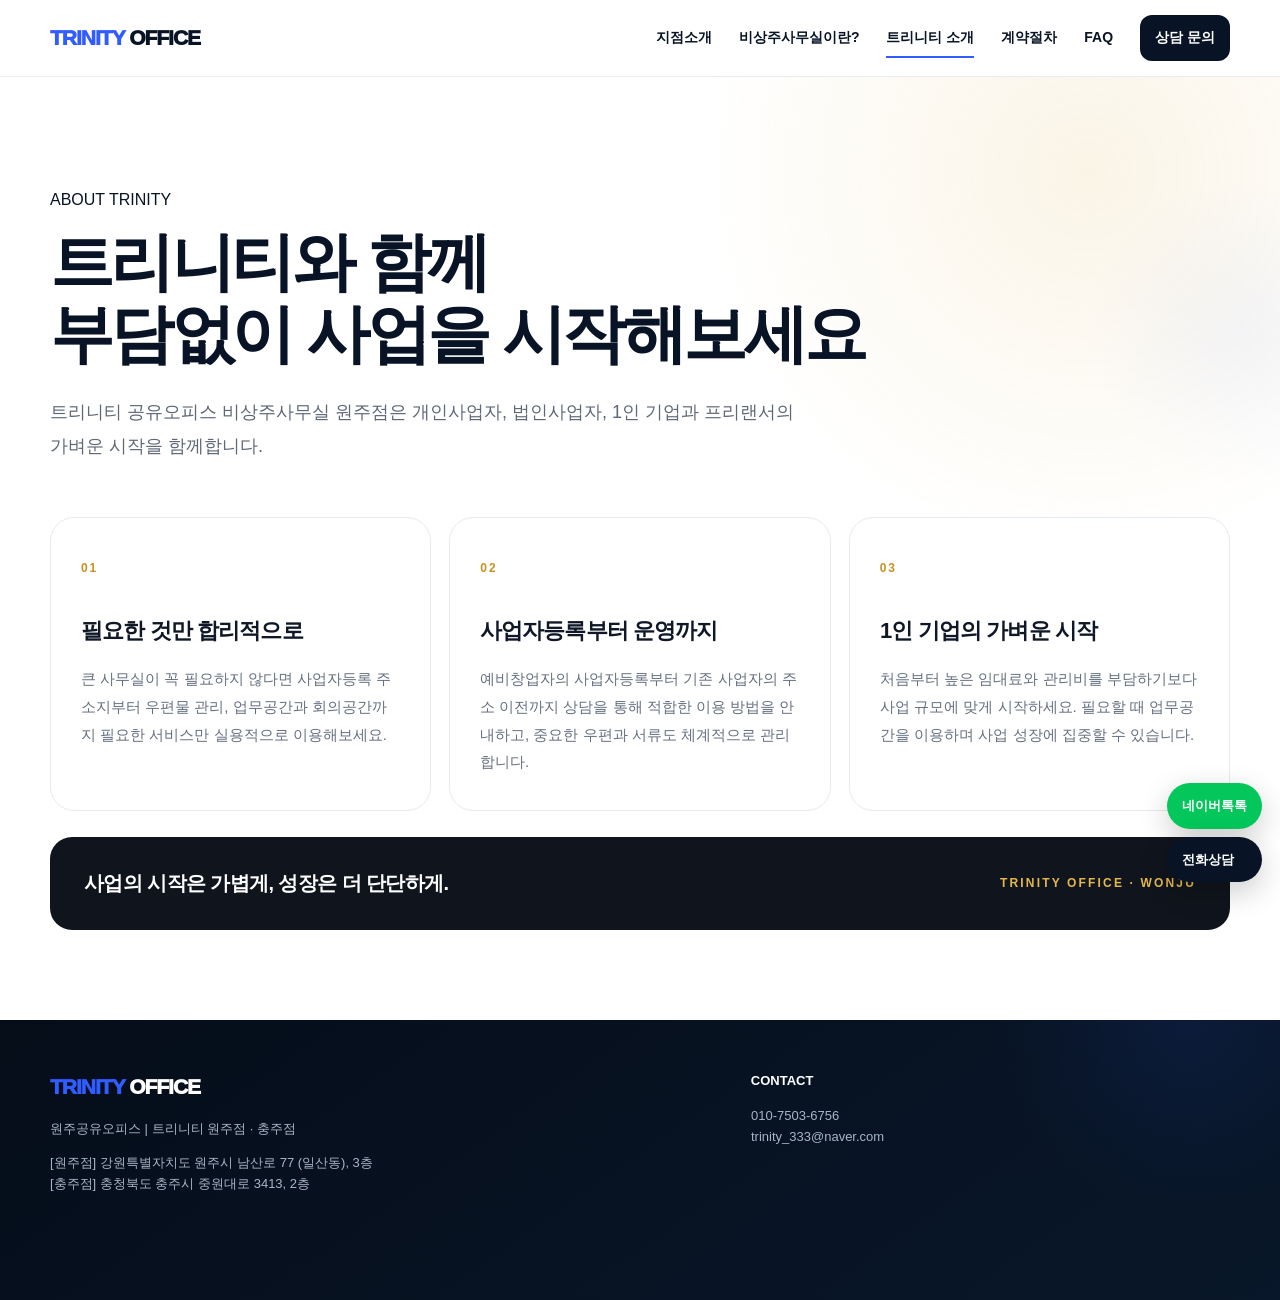
==== commit 164fe5b6: "Add files via upload" ====
--- a/about.html
+++ b/about.html
@@ -3,6 +3,57 @@
 <link rel="stylesheet" href="assets/style.css"><link rel="icon" href="assets/trinity-blue-v2.ico" sizes="any">
 <link rel="icon" type="image/png" sizes="32x32" href="assets/trinity-blue-v2-32.png">
 <link rel="apple-touch-icon" sizes="192x192" href="assets/trinity-blue-v2-192.png">
+<style>
+/* Mobile readability & spacing refinement */
+@media (max-width: 767px){
+  html{-webkit-text-size-adjust:100%;}
+  body{line-height:1.7;word-break:keep-all;overflow-wrap:break-word;}
+  p,li,span,a,b,strong,h1,h2,h3,h4,summary{word-break:keep-all;}
+  .wrap,.ref-wrap{width:calc(100% - 36px)!important;max-width:none!important;margin-left:auto!important;margin-right:auto!important;}
+  section,.ref-section{padding-left:0!important;padding-right:0!important;}
+  .ref-section{padding-top:60px!important;padding-bottom:60px!important;}
+  .section-head,.center-head,.left-head{margin-bottom:32px!important;}
+  .section-head h2,.center-head h2,.left-head h2{line-height:1.28!important;letter-spacing:-1.4px!important;margin-top:12px!important;margin-bottom:14px!important;}
+  .section-head p,.center-head p,.left-head p,.lead,.hook-desc{font-size:15px!important;line-height:1.8!important;}
+  .card,.rec,.branch,.compare-card,.virtual-feature,.about-story-card{padding:24px 20px!important;}
+  .grid3,.grid4,.service-six,.recommend-grid{gap:14px!important;}
+  .hero-actions,.actions,.cta-actions{gap:10px!important;}
+  .btn,.hero-btn,.cta-actions a{padding-left:18px!important;padding-right:18px!important;line-height:1.35!important;}
+  .hero-points,.hook-points{gap:10px 14px!important;line-height:1.55!important;}
+  .faq-item{padding:18px 16px!important;}
+  .faq-q,.faq-a{line-height:1.65!important;}
+  .footer-grid,.foot{gap:24px!important;}
+}
+@media (max-width: 540px){
+  .wrap,.ref-wrap{width:calc(100% - 32px)!important;}
+  section{padding-top:58px!important;padding-bottom:58px!important;}
+  .hero-ref{padding:58px 18px 54px!important;gap:34px!important;}
+  .hero-ref h1,.hook-title{font-size:39px!important;line-height:1.14!important;letter-spacing:-2px!important;margin-top:20px!important;margin-bottom:22px!important;}
+  .hero-ref p{font-size:15px!important;line-height:1.8!important;}
+  .hero-actions{flex-direction:column!important;}
+  .hero-btn{width:100%!important;min-height:54px!important;}
+  .hero-points{display:grid!important;grid-template-columns:1fr!important;margin-top:24px!important;}
+  .price-card{padding:32px 22px 26px!important;}
+  .stats{grid-template-columns:1fr 1fr!important;padding:24px 14px!important;}
+  .stat{padding:18px 8px!important;}
+  .center-head h2,.left-head h2,.section-head h2{font-size:31px!important;}
+  .compare{grid-template-columns:1fr!important;gap:14px!important;}
+  .compare-arrow{transform:rotate(90deg);margin:auto!important;}
+  .process{grid-template-columns:1fr!important;gap:28px!important;margin-top:40px!important;}
+  .process:before{display:none!important;}
+  .why{grid-template-columns:1fr!important;gap:30px!important;}
+  .float-ref{left:16px!important;right:16px!important;bottom:12px!important;text-align:center!important;}
+}
+</style>
+<style id="trinity-motion-v3">
+/* Subtle entrance motion for text and photos */
+.motion-reveal{opacity:0;transform:translateY(18px);transition:opacity .7s ease,transform .7s cubic-bezier(.22,.61,.36,1);will-change:opacity,transform}
+.motion-reveal.motion-in{opacity:1;transform:translateY(0)}
+img.motion-reveal{transform:translateY(16px) scale(.985);transition:opacity .75s ease,transform .85s cubic-bezier(.22,.61,.36,1)}
+img.motion-reveal.motion-in{transform:translateY(0) scale(1)}
+.motion-delay-1{transition-delay:.07s}.motion-delay-2{transition-delay:.14s}.motion-delay-3{transition-delay:.21s}
+@media (prefers-reduced-motion:reduce){.motion-reveal{opacity:1!important;transform:none!important;transition:none!important}}
+</style>
 </head><body>
 <header><div class="wrap nav"><a class="logo" href="index.html"><i>TRINITY</i> OFFICE</a><nav>
 <a class="" href="branches.html">지점소개</a>
@@ -51,4 +102,15 @@
   </div>
 </section>
 
-<footer><div class="wrap foot"><div><div class="logo"><i>TRINITY</i> OFFICE</div><p>원주공유오피스 | 트리니티 원주점 · 충주점</p><p>[원주점] 강원특별자치도 원주시 남산로 77 (일산동), 3층<br>[충주점] 충청북도 충주시 중원대로 3413, 2층</p></div><div><b style="color:#fff">CONTACT</b><p>010-7503-6756<br>trinity_333@naver.com<br></p></div></div></footer><div class="float"><a class="talk" target="_blank" href="https://talk.naver.com/profile/wohkm1o">네이버톡톡</a><a class="phone" href="tel:01075036756">전화상담</a></div><script src="assets/app.js"></script></body></html>+<footer><div class="wrap foot"><div><div class="logo"><i>TRINITY</i> OFFICE</div><p>원주공유오피스 | 트리니티 원주점 · 충주점</p><p>[원주점] 강원특별자치도 원주시 남산로 77 (일산동), 3층<br>[충주점] 충청북도 충주시 중원대로 3413, 2층</p></div><div><b style="color:#fff">CONTACT</b><p>010-7503-6756<br>trinity_333@naver.com<br></p></div></div></footer><div class="float"><a class="talk" target="_blank" href="https://talk.naver.com/profile/wohkm1o">네이버톡톡</a><a class="phone" href="tel:01075036756">전화상담</a></div><script src="assets/app.js"></script>
+<script id="trinity-motion-v3-script">
+(function(){
+  var selectors='h1,h2,h3,.section-title,.eyebrow,.badge,p,img,.card,.feature-card,.stat,.stat-card';
+  var els=[].slice.call(document.querySelectorAll(selectors)).filter(function(el){return !el.closest('nav,header,.mobile-menu');});
+  els.forEach(function(el,i){el.classList.add('motion-reveal'); if(i%4) el.classList.add('motion-delay-'+(i%4));});
+  if(!('IntersectionObserver' in window)){els.forEach(function(el){el.classList.add('motion-in')});return;}
+  var io=new IntersectionObserver(function(entries){entries.forEach(function(e){if(e.isIntersecting){e.target.classList.add('motion-in');io.unobserve(e.target);}})},{threshold:.12,rootMargin:'0px 0px -35px 0px'});
+  els.forEach(function(el){io.observe(el)});
+})();
+</script>
+</body></html>
--- a/assets/style.css
+++ b/assets/style.css
@@ -320,3 +320,44 @@
  .virtual-panel{padding:32px 25px;min-height:0}
  .desktop-only{display:none}
 }
+
+/* Mobile readability & spacing refinement */
+@media (max-width: 767px){
+  html{-webkit-text-size-adjust:100%;}
+  body{line-height:1.7;word-break:keep-all;overflow-wrap:break-word;}
+  p,li,span,a,b,strong,h1,h2,h3,h4,summary{word-break:keep-all;}
+  .wrap,.ref-wrap{width:calc(100% - 36px)!important;max-width:none!important;margin-left:auto!important;margin-right:auto!important;}
+  section,.ref-section{padding-left:0!important;padding-right:0!important;}
+  .ref-section{padding-top:60px!important;padding-bottom:60px!important;}
+  .section-head,.center-head,.left-head{margin-bottom:32px!important;}
+  .section-head h2,.center-head h2,.left-head h2{line-height:1.28!important;letter-spacing:-1.4px!important;margin-top:12px!important;margin-bottom:14px!important;}
+  .section-head p,.center-head p,.left-head p,.lead,.hook-desc{font-size:15px!important;line-height:1.8!important;}
+  .card,.rec,.branch,.compare-card,.virtual-feature,.about-story-card{padding:24px 20px!important;}
+  .grid3,.grid4,.service-six,.recommend-grid{gap:14px!important;}
+  .hero-actions,.actions,.cta-actions{gap:10px!important;}
+  .btn,.hero-btn,.cta-actions a{padding-left:18px!important;padding-right:18px!important;line-height:1.35!important;}
+  .hero-points,.hook-points{gap:10px 14px!important;line-height:1.55!important;}
+  .faq-item{padding:18px 16px!important;}
+  .faq-q,.faq-a{line-height:1.65!important;}
+  .footer-grid,.foot{gap:24px!important;}
+}
+@media (max-width: 540px){
+  .wrap,.ref-wrap{width:calc(100% - 32px)!important;}
+  section{padding-top:58px!important;padding-bottom:58px!important;}
+  .hero-ref{padding:58px 18px 54px!important;gap:34px!important;}
+  .hero-ref h1,.hook-title{font-size:39px!important;line-height:1.14!important;letter-spacing:-2px!important;margin-top:20px!important;margin-bottom:22px!important;}
+  .hero-ref p{font-size:15px!important;line-height:1.8!important;}
+  .hero-actions{flex-direction:column!important;}
+  .hero-btn{width:100%!important;min-height:54px!important;}
+  .hero-points{display:grid!important;grid-template-columns:1fr!important;margin-top:24px!important;}
+  .price-card{padding:32px 22px 26px!important;}
+  .stats{grid-template-columns:1fr 1fr!important;padding:24px 14px!important;}
+  .stat{padding:18px 8px!important;}
+  .center-head h2,.left-head h2,.section-head h2{font-size:31px!important;}
+  .compare{grid-template-columns:1fr!important;gap:14px!important;}
+  .compare-arrow{transform:rotate(90deg);margin:auto!important;}
+  .process{grid-template-columns:1fr!important;gap:28px!important;margin-top:40px!important;}
+  .process:before{display:none!important;}
+  .why{grid-template-columns:1fr!important;gap:30px!important;}
+  .float-ref{left:16px!important;right:16px!important;bottom:12px!important;text-align:center!important;}
+}
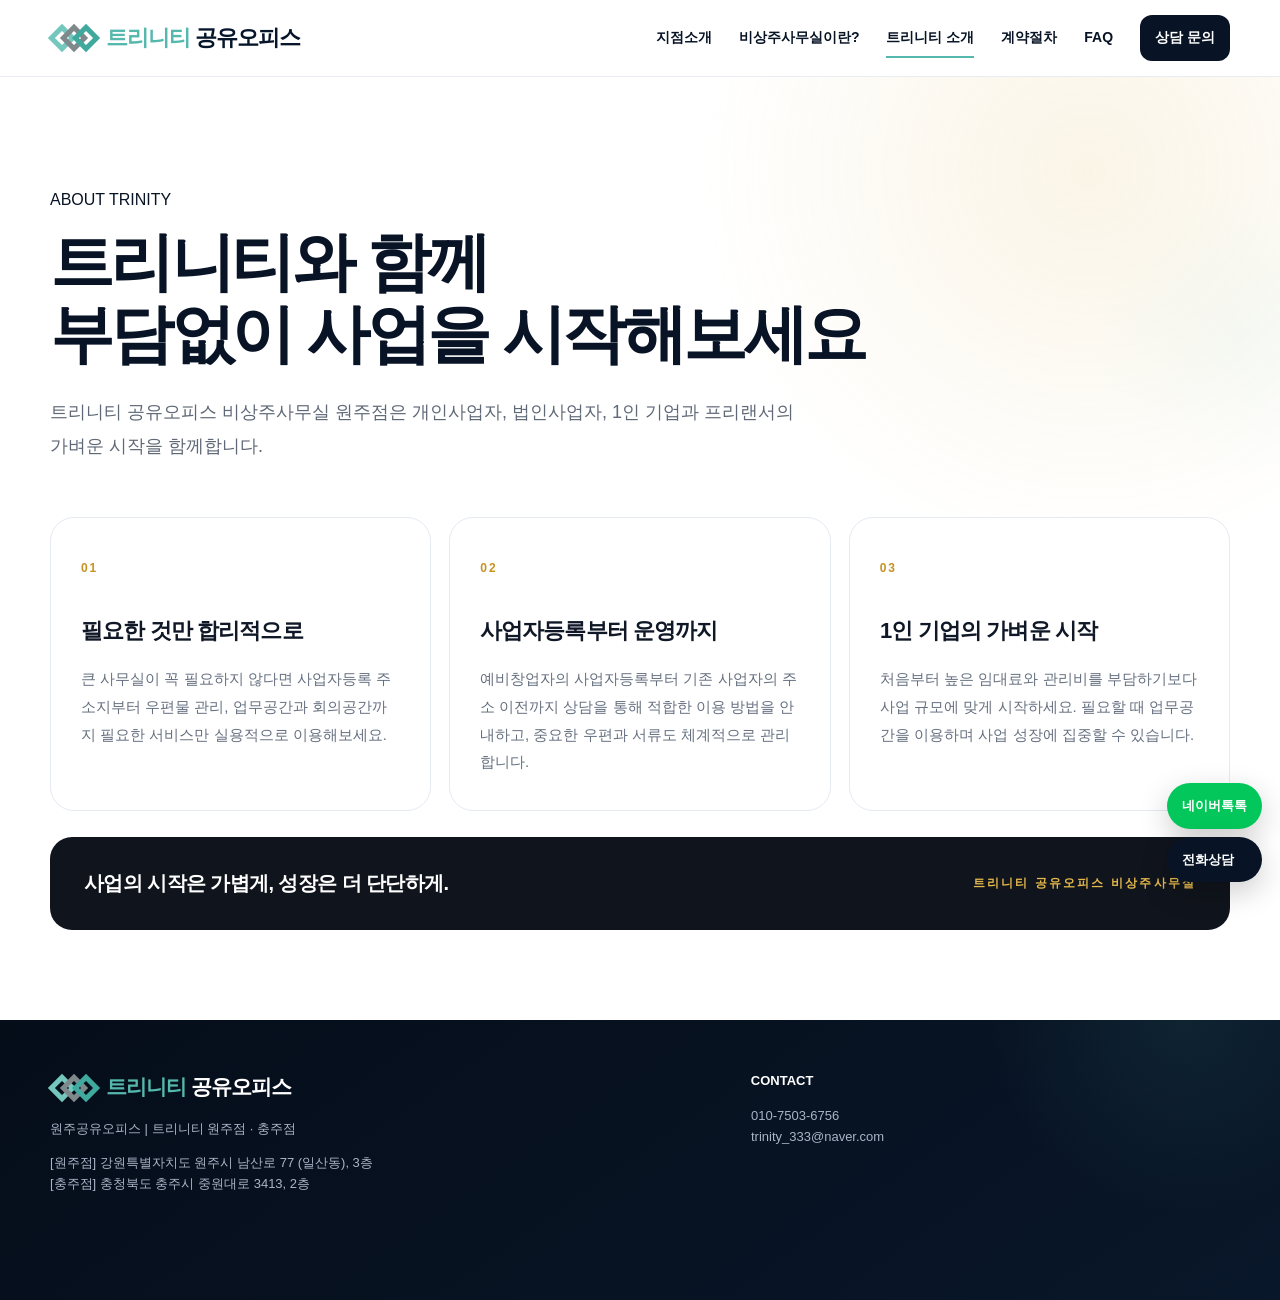
==== commit 41cb15fe: "Add files via upload" ====
--- a/about.html
+++ b/about.html
@@ -55,7 +55,7 @@
 @media (prefers-reduced-motion:reduce){.motion-reveal{opacity:1!important;transform:none!important;transition:none!important}}
 </style>
 </head><body>
-<header><div class="wrap nav"><a class="logo" href="index.html"><i>TRINITY</i> OFFICE</a><nav>
+<header><div class="wrap nav"><a class="logo brand-unified" href="index.html"><span class="brand-mark"><span></span><span></span><span></span></span><strong><span class="brand-mint">트리니티</span> <span class="brand-dark">공유오피스</span></strong></a><nav>
 <a class="" href="branches.html">지점소개</a>
 <a class="" href="virtual-office.html">비상주사무실이란?</a>
 <a class="active" href="about.html">트리니티 소개</a>
@@ -97,12 +97,12 @@
 
     <div class="about-signature reveal">
       <p>사업의 시작은 가볍게, 성장은 더 단단하게.</p>
-      <strong>TRINITY OFFICE · WONJU</strong>
+      <strong>트리니티 공유오피스 비상주사무실</strong>
     </div>
   </div>
 </section>
 
-<footer><div class="wrap foot"><div><div class="logo"><i>TRINITY</i> OFFICE</div><p>원주공유오피스 | 트리니티 원주점 · 충주점</p><p>[원주점] 강원특별자치도 원주시 남산로 77 (일산동), 3층<br>[충주점] 충청북도 충주시 중원대로 3413, 2층</p></div><div><b style="color:#fff">CONTACT</b><p>010-7503-6756<br>trinity_333@naver.com<br></p></div></div></footer><div class="float"><a class="talk" target="_blank" href="https://talk.naver.com/profile/wohkm1o">네이버톡톡</a><a class="phone" href="tel:01075036756">전화상담</a></div><script src="assets/app.js"></script>
+<footer><div class="wrap foot"><div><div class="logo brand-unified"><span class="brand-mark"><span></span><span></span><span></span></span><strong><span class="brand-mint">트리니티</span> <span class="brand-dark">공유오피스</span></strong></div><p>원주공유오피스 | 트리니티 원주점 · 충주점</p><p>[원주점] 강원특별자치도 원주시 남산로 77 (일산동), 3층<br>[충주점] 충청북도 충주시 중원대로 3413, 2층</p></div><div><b style="color:#fff">CONTACT</b><p>010-7503-6756<br>trinity_333@naver.com<br></p></div></div></footer><div class="float"><a class="talk" target="_blank" href="https://talk.naver.com/profile/wohkm1o">네이버톡톡</a><a class="phone" href="tel:01075036756">전화상담</a></div><script src="assets/app.js"></script>
 <script id="trinity-motion-v3-script">
 (function(){
   var selectors='h1,h2,h3,.section-title,.eyebrow,.badge,p,img,.card,.feature-card,.stat,.stat-card';
--- a/assets/style.css
+++ b/assets/style.css
@@ -1,17 +1,17 @@
 
-:root{--ink:#081426;--navy:#0b1930;--blue:#315cff;--cyan:#53d7ff;--paper:#f5f8fc;--muted:#68758a;--line:#e3e9f1;--white:#fff;--green:#03c75a}
+:root{--ink:#081426;--navy:#0b1930;--blue:#55b8ad;--cyan:#73c7bd;--paper:#f5f8fc;--muted:#68758a;--line:#e3e9f1;--white:#fff;--green:#03c75a}
 *{box-sizing:border-box}html{scroll-behavior:smooth}body{margin:0;font-family:Pretendard,"Noto Sans KR",Arial,sans-serif;color:var(--ink);background:#fff;line-height:1.65;overflow-x:hidden}a{text-decoration:none;color:inherit}.wrap{width:min(1180px,calc(100% - 44px));margin:auto}
 header{position:sticky;top:0;z-index:80;background:rgba(255,255,255,.78);backdrop-filter:blur(18px);border-bottom:1px solid rgba(225,231,239,.72)}.nav{height:76px;display:flex;align-items:center;justify-content:space-between}.logo{font-size:21px;font-weight:950;letter-spacing:-1px}.logo i{font-style:normal;color:var(--blue)}nav{display:flex;align-items:center;gap:27px;font-size:14px;font-weight:800}nav a{position:relative}nav a:after{content:"";position:absolute;left:0;right:100%;bottom:-8px;height:2px;background:var(--blue);transition:.25s}nav a:hover:after,nav a.active:after{right:0}.navcta{background:var(--ink);color:#fff;border-radius:12px;padding:11px 15px}
-.hero{min-height:700px;display:flex;align-items:center;position:relative;overflow:hidden;background:radial-gradient(circle at 78% 25%,#dce8ff 0,transparent 28%),linear-gradient(135deg,#fbfdff 0,#f0f5ff 58%,#fff 100%)}.orb{position:absolute;border-radius:50%;filter:blur(1px);pointer-events:none}.orb.a{width:420px;height:420px;right:-110px;top:40px;background:linear-gradient(145deg,#315cff22,#53d7ff33);animation:float 7s ease-in-out infinite}.orb.b{width:170px;height:170px;right:28%;bottom:35px;border:1px solid #315cff35;animation:float 5s ease-in-out infinite reverse}.hero-grid{display:grid;grid-template-columns:1.15fr .85fr;gap:70px;align-items:center}.kicker{display:inline-flex;align-items:center;gap:9px;font-size:12px;font-weight:950;letter-spacing:.12em;color:var(--blue);text-transform:uppercase}.kicker:before{content:"";width:24px;height:2px;background:var(--blue)}h1{font-size:clamp(48px,5.4vw,76px);line-height:1.04;letter-spacing:-4.2px;margin:18px 0 25px}.gradient{background:linear-gradient(90deg,#315cff,#1679ff);-webkit-background-clip:text;color:transparent}.lead{font-size:18px;color:#536176;max-width:670px}.actions{display:flex;gap:11px;flex-wrap:wrap;margin-top:30px}.btn{display:inline-flex;align-items:center;justify-content:center;padding:14px 19px;border-radius:13px;font-weight:900;transition:.25s}.btn:hover{transform:translateY(-3px);box-shadow:0 14px 35px #172b5120}.primary{background:var(--blue);color:#fff}.darkbtn{background:var(--ink);color:#fff}.ghost{background:#fff;border:1px solid #d8e0eb}.glass{background:rgba(8,20,38,.94);color:#fff;border-radius:30px;padding:32px;box-shadow:0 32px 80px #11244b2d;position:relative;transform:perspective(900px) rotateY(-4deg);transition:.4s}.glass:hover{transform:perspective(900px) rotateY(0) translateY(-5px)}.pill{display:inline-block;background:#b9ff6a;color:#10210a;font-size:11px;font-weight:950;border-radius:99px;padding:6px 10px}.glass h2{font-size:31px;line-height:1.2;letter-spacing:-1.5px}.mini{padding:16px 17px;border:1px solid #ffffff20;background:#ffffff0b;border-radius:17px;margin-top:10px}.mini b{display:block}.mini small{color:#b6c2d4}
+.hero{min-height:700px;display:flex;align-items:center;position:relative;overflow:hidden;background:radial-gradient(circle at 78% 25%,#dce8ff 0,transparent 28%),linear-gradient(135deg,#fbfdff 0,#f0f5ff 58%,#fff 100%)}.orb{position:absolute;border-radius:50%;filter:blur(1px);pointer-events:none}.orb.a{width:420px;height:420px;right:-110px;top:40px;background:linear-gradient(145deg,#55b8ad22,#73c7bd33);animation:float 7s ease-in-out infinite}.orb.b{width:170px;height:170px;right:28%;bottom:35px;border:1px solid #55b8ad35;animation:float 5s ease-in-out infinite reverse}.hero-grid{display:grid;grid-template-columns:1.15fr .85fr;gap:70px;align-items:center}.kicker{display:inline-flex;align-items:center;gap:9px;font-size:12px;font-weight:950;letter-spacing:.12em;color:var(--blue);text-transform:uppercase}.kicker:before{content:"";width:24px;height:2px;background:var(--blue)}h1{font-size:clamp(48px,5.4vw,76px);line-height:1.04;letter-spacing:-4.2px;margin:18px 0 25px}.gradient{background:linear-gradient(90deg,#55b8ad,#1679ff);-webkit-background-clip:text;color:transparent}.lead{font-size:18px;color:#536176;max-width:670px}.actions{display:flex;gap:11px;flex-wrap:wrap;margin-top:30px}.btn{display:inline-flex;align-items:center;justify-content:center;padding:14px 19px;border-radius:13px;font-weight:900;transition:.25s}.btn:hover{transform:translateY(-3px);box-shadow:0 14px 35px #172b5120}.primary{background:var(--blue);color:#fff}.darkbtn{background:var(--ink);color:#fff}.ghost{background:#fff;border:1px solid #d8e0eb}.glass{background:rgba(8,20,38,.94);color:#fff;border-radius:30px;padding:32px;box-shadow:0 32px 80px #11244b2d;position:relative;transform:perspective(900px) rotateY(-4deg);transition:.4s}.glass:hover{transform:perspective(900px) rotateY(0) translateY(-5px)}.pill{display:inline-block;background:#b9ff6a;color:#10210a;font-size:11px;font-weight:950;border-radius:99px;padding:6px 10px}.glass h2{font-size:31px;line-height:1.2;letter-spacing:-1.5px}.mini{padding:16px 17px;border:1px solid #ffffff20;background:#ffffff0b;border-radius:17px;margin-top:10px}.mini b{display:block}.mini small{color:#b6c2d4}
 .metrics{margin-top:-34px;position:relative;z-index:4}.metric-grid{display:grid;grid-template-columns:repeat(4,1fr);background:#fff;border:1px solid var(--line);border-radius:22px;box-shadow:0 20px 50px #203b6a12;overflow:hidden}.metric{padding:25px;text-align:center;border-right:1px solid var(--line)}.metric:last-child{border:0}.metric strong{font-size:30px;display:block;color:var(--blue)}
 section{padding:96px 0}.soft{background:var(--paper)}.dark{background:var(--navy);color:#fff}.section-head{max-width:760px;margin-bottom:43px}.section-head h2{font-size:43px;line-height:1.16;letter-spacing:-2.2px;margin:9px 0}.section-head p{color:var(--muted)}.dark .section-head p{color:#afbdd0}
-.grid3{display:grid;grid-template-columns:repeat(3,1fr);gap:17px}.grid4{display:grid;grid-template-columns:repeat(4,1fr);gap:15px}.card{background:#fff;border:1px solid var(--line);border-radius:22px;padding:27px;transition:.35s cubic-bezier(.2,.8,.2,1);position:relative;overflow:hidden}.card:before{content:"";position:absolute;inset:auto -50px -70px auto;width:130px;height:130px;border-radius:50%;background:#315cff0c;transition:.35s}.card:hover{transform:translateY(-8px);box-shadow:0 24px 60px #1c355f14}.card:hover:before{transform:scale(1.8)}.icon{width:48px;height:48px;border-radius:15px;display:grid;place-items:center;background:#edf3ff;font-size:22px}.card h3{margin:16px 0 7px;font-size:19px}.card p{color:var(--muted);font-size:14px;margin:0}
+.grid3{display:grid;grid-template-columns:repeat(3,1fr);gap:17px}.grid4{display:grid;grid-template-columns:repeat(4,1fr);gap:15px}.card{background:#fff;border:1px solid var(--line);border-radius:22px;padding:27px;transition:.35s cubic-bezier(.2,.8,.2,1);position:relative;overflow:hidden}.card:before{content:"";position:absolute;inset:auto -50px -70px auto;width:130px;height:130px;border-radius:50%;background:#55b8ad0c;transition:.35s}.card:hover{transform:translateY(-8px);box-shadow:0 24px 60px #1c355f14}.card:hover:before{transform:scale(1.8)}.icon{width:48px;height:48px;border-radius:15px;display:grid;place-items:center;background:#edf3ff;font-size:22px}.card h3{margin:16px 0 7px;font-size:19px}.card p{color:var(--muted);font-size:14px;margin:0}
 .branch-grid{display:grid;grid-template-columns:1fr 1fr;gap:20px}.branch{border:1px solid var(--line);background:#fff;border-radius:27px;padding:31px;transition:.3s}.branch:hover{box-shadow:0 25px 60px #17325d13;transform:translateY(-5px)}.branch h3{font-size:29px;margin:8px 0}.address{font-weight:850}.map{display:inline-flex;background:var(--green);color:#fff;border-radius:11px;padding:11px 14px;font-weight:900;margin-top:13px}
-.band{padding:40px 0;background:linear-gradient(90deg,#315cff,#2147cc);color:#fff}.band .wrap{display:flex;align-items:center;justify-content:space-between;gap:25px}.band h3{font-size:28px;margin:0}.band p{margin:4px 0;color:#dfe7ff}
+.band{padding:40px 0;background:linear-gradient(90deg,#55b8ad,#2147cc);color:#fff}.band .wrap{display:flex;align-items:center;justify-content:space-between;gap:25px}.band h3{font-size:28px;margin:0}.band p{margin:4px 0;color:#dfe7ff}
 .steps{display:grid;grid-template-columns:repeat(4,1fr);gap:14px}.step{border-top:3px solid var(--blue);background:#fff;border-radius:0 0 19px 19px;padding:25px;border-left:1px solid var(--line);border-right:1px solid var(--line);border-bottom:1px solid var(--line)}.step b{color:var(--blue)}.step p{font-size:14px;color:var(--muted)}
 .split{display:grid;grid-template-columns:1fr 1fr;gap:50px;align-items:center}.feature-list{display:grid;gap:10px}.feature{padding:18px;border-bottom:1px solid #ffffff20}.feature span{display:block;color:#b4c0d1;font-size:14px}
 .faq{max-width:880px}.faq details{padding:21px 4px;border-bottom:1px solid var(--line)}.faq summary{cursor:pointer;font-weight:900}.faq p{color:var(--muted)}
-.pagehero{padding:105px 0 70px;background:linear-gradient(145deg,#f8fbff,#edf3ff);position:relative;overflow:hidden}.pagehero h1{font-size:58px}.breadcrumbs{font-size:13px;color:#7a879a;margin-bottom:14px}.content{max-width:850px}.content h2{font-size:34px;letter-spacing:-1.5px;margin-top:48px}.content p,.content li{color:#536176}.toc{background:#f6f8fc;border:1px solid var(--line);border-radius:18px;padding:22px;margin:28px 0}.toc b{display:block;margin-bottom:7px}.toc a{display:block;color:#315cff;margin:5px 0}
+.pagehero{padding:105px 0 70px;background:linear-gradient(145deg,#f8fbff,#edf3ff);position:relative;overflow:hidden}.pagehero h1{font-size:58px}.breadcrumbs{font-size:13px;color:#7a879a;margin-bottom:14px}.content{max-width:850px}.content h2{font-size:34px;letter-spacing:-1.5px;margin-top:48px}.content p,.content li{color:#536176}.toc{background:#f6f8fc;border:1px solid var(--line);border-radius:18px;padding:22px;margin:28px 0}.toc b{display:block;margin-bottom:7px}.toc a{display:block;color:#55b8ad;margin:5px 0}
 footer{background:#07101e;color:#a9b5c7;padding:50px 0 92px;font-size:13px}.foot{display:grid;grid-template-columns:1.4fr 1fr;gap:30px}.foot .logo{color:#fff}.float{position:fixed;right:18px;bottom:18px;z-index:90;display:flex;flex-direction:column;gap:8px}.float a{padding:12px 15px;border-radius:999px;box-shadow:0 10px 30px #0003;font-size:13px;font-weight:950}.talk{background:var(--green);color:#fff}.phone{background:var(--ink);color:#fff}
 .reveal{opacity:0;transform:translateY(28px);transition:opacity .75s,transform .75s}.reveal.on{opacity:1;transform:none}.reveal.delay1{transition-delay:.08s}.reveal.delay2{transition-delay:.16s}.reveal.delay3{transition-delay:.24s}
 @keyframes float{50%{transform:translateY(-18px) translateX(8px)}}
@@ -19,7 +19,7 @@
 @media(max-width:540px){.wrap{width:min(100% - 28px,1180px)}.nav{height:67px}.logo{font-size:17px}.navcta{font-size:12px}h1{letter-spacing:-2.5px}.metric-grid,.grid3,.grid4,.steps{grid-template-columns:1fr}.metric{border-right:0;border-bottom:1px solid var(--line)}section{padding:72px 0}.section-head h2{font-size:34px}.pagehero{padding:75px 0 45px}.pagehero h1{font-size:40px}.float{right:10px;bottom:10px}}
 /* premium v3 */
 .hero{background:linear-gradient(125deg,#07152d 0%,#0c2c68 58%,#123f86 100%);color:#fff}.hero .lead{color:#d8e2f2}.hero .kicker{color:#f4c45c}.hero .kicker:before{background:#f4c45c}.hero .gradient{background:linear-gradient(90deg,#fff,#f3c55d);-webkit-background-clip:text;color:transparent}.hero:before{content:"";position:absolute;inset:0;background:radial-gradient(circle at 12% 20%,#f5c45418 0 2px,transparent 3px),radial-gradient(circle at 74% 35%,#fff2 0 1px,transparent 2px);background-size:130px 130px,90px 90px;animation:drift 18s linear infinite}.glass{background:linear-gradient(145deg,#ffffff12,#ffffff08);border:1px solid #ffffff24;backdrop-filter:blur(16px)}.mini.link{display:block;transition:.25s}.mini.link:hover{background:#ffffff18;transform:translateX(6px)}
-.lowest{display:inline-flex;align-items:center;gap:9px;background:linear-gradient(90deg,#f0b83f,#ffd979);color:#15203a;border-radius:999px;padding:9px 15px;font-weight:950;box-shadow:0 10px 30px #f0b83f33;margin-bottom:8px;animation:pulseGlow 2.2s ease-in-out infinite}.photo-grid{display:grid;grid-template-columns:repeat(3,1fr);gap:16px;margin-top:36px}.photo-card{aspect-ratio:1;border-radius:24px;overflow:hidden;position:relative;box-shadow:0 18px 50px #17325d1b}.photo-card img{width:100%;height:100%;object-fit:cover;transition:transform .7s cubic-bezier(.2,.8,.2,1),filter .5s}.photo-card:hover img{transform:scale(1.06);filter:brightness(1.04)}.photo-card:after{content:"";position:absolute;inset:0;background:linear-gradient(180deg,transparent 65%,#07152d66)}.service-six{display:grid;grid-template-columns:repeat(6,1fr);gap:12px}.service-six .card{padding:21px 16px;text-align:center}.service-six .icon{margin:auto}.price-ribbon{margin-top:24px;background:linear-gradient(90deg,#07152d,#0d3475);color:#fff;border-radius:18px;padding:20px 25px;display:flex;align-items:center;justify-content:space-between;gap:20px;overflow:hidden;position:relative}.price-ribbon:after{content:"";position:absolute;width:180px;height:180px;border:1px solid #f2c55c55;border-radius:50%;right:-60px;top:-75px;animation:spin 12s linear infinite}.price-ribbon strong{font-size:23px;color:#f4c45c}.branch{position:relative;overflow:hidden}.branch:after{content:"↗";position:absolute;right:24px;top:22px;font-size:22px;color:#315cff;transition:.25s}.branch:hover:after{transform:translate(4px,-4px)}
+.lowest{display:inline-flex;align-items:center;gap:9px;background:linear-gradient(90deg,#f0b83f,#ffd979);color:#15203a;border-radius:999px;padding:9px 15px;font-weight:950;box-shadow:0 10px 30px #f0b83f33;margin-bottom:8px;animation:pulseGlow 2.2s ease-in-out infinite}.photo-grid{display:grid;grid-template-columns:repeat(3,1fr);gap:16px;margin-top:36px}.photo-card{aspect-ratio:1;border-radius:24px;overflow:hidden;position:relative;box-shadow:0 18px 50px #17325d1b}.photo-card img{width:100%;height:100%;object-fit:cover;transition:transform .7s cubic-bezier(.2,.8,.2,1),filter .5s}.photo-card:hover img{transform:scale(1.06);filter:brightness(1.04)}.photo-card:after{content:"";position:absolute;inset:0;background:linear-gradient(180deg,transparent 65%,#07152d66)}.service-six{display:grid;grid-template-columns:repeat(6,1fr);gap:12px}.service-six .card{padding:21px 16px;text-align:center}.service-six .icon{margin:auto}.price-ribbon{margin-top:24px;background:linear-gradient(90deg,#07152d,#0d3475);color:#fff;border-radius:18px;padding:20px 25px;display:flex;align-items:center;justify-content:space-between;gap:20px;overflow:hidden;position:relative}.price-ribbon:after{content:"";position:absolute;width:180px;height:180px;border:1px solid #f2c55c55;border-radius:50%;right:-60px;top:-75px;animation:spin 12s linear infinite}.price-ribbon strong{font-size:23px;color:#f4c45c}.branch{position:relative;overflow:hidden}.branch:after{content:"↗";position:absolute;right:24px;top:22px;font-size:22px;color:#55b8ad;transition:.25s}.branch:hover:after{transform:translate(4px,-4px)}
 @keyframes pulseGlow{50%{box-shadow:0 10px 42px #f0b83f77;transform:translateY(-2px)}}@keyframes drift{to{background-position:130px 130px,-90px 90px}}@keyframes spin{to{transform:rotate(360deg)}}
 @media(max-width:1050px){.service-six{grid-template-columns:repeat(3,1fr)}}@media(max-width:650px){.photo-grid,.service-six{grid-template-columns:1fr}.price-ribbon{display:block}.price-ribbon .btn{margin-top:12px}}
 
@@ -31,13 +31,13 @@
 .hook-screen:after{content:"";position:absolute;inset:0;opacity:.35;background-image:radial-gradient(#f2c55c 1px,transparent 1px);background-size:54px 54px;mask-image:linear-gradient(90deg,#000,transparent 75%)}
 .hook-inner{position:relative;z-index:2;display:grid;grid-template-columns:1.06fr .94fr;gap:65px;align-items:center}
 .hook-label{display:inline-flex;align-items:center;gap:10px;color:#f3c75f;font-size:12px;font-weight:950;letter-spacing:.17em}.hook-label:before{content:"";width:34px;height:2px;background:#f3c75f}
-.hook-copy h1{font-size:clamp(50px,5.5vw,78px);line-height:1.07;letter-spacing:-4.5px;margin:18px 0 24px}.hook-copy h1 em{font-style:normal;color:#73a3ff}.hook-copy h1 strong{font-weight:950;color:#f4c55d}
+.hook-copy h1{font-size:clamp(50px,5.5vw,78px);line-height:1.07;letter-spacing:-4.5px;margin:18px 0 24px}.hook-copy h1 em{font-style:normal;color:#67c2b7}.hook-copy h1 strong{font-weight:950;color:#f4c55d}
 .hook-copy p{color:#c3cfdf;font-size:18px}.hook-actions{display:flex;gap:11px;flex-wrap:wrap;margin-top:29px}.goldbtn{background:linear-gradient(90deg,#efb844,#ffd979);color:#111c31}.hook-outline{border:1px solid #ffffff35;color:#fff;background:#ffffff0b}
 .hook-points{display:flex;gap:20px;flex-wrap:wrap;margin-top:26px;color:#dce5f2;font-size:13px;font-weight:800}
 .hook-visual{position:relative}.hook-photo{aspect-ratio:1/1;border-radius:36px;overflow:hidden;box-shadow:0 45px 100px #0007;border:1px solid #ffffff22;transform:rotate(1.5deg)}.hook-photo img{width:100%;height:100%;object-fit:cover;transition:transform 1s}.hook-photo:hover img{transform:scale(1.045)}
 .hook-badge{position:absolute;right:-22px;top:-25px;width:145px;height:145px;border-radius:50%;display:grid;place-content:center;text-align:center;background:radial-gradient(circle at 35% 30%,#ffe69a,#eeb83e 72%);color:#17213a;border:7px double #fff3b4;box-shadow:0 20px 55px #e9b43f55;animation:badgeFloat 3s ease-in-out infinite}.hook-badge small{font-weight:950;letter-spacing:.12em}.hook-badge b{font-size:20px;line-height:1.25}
 .hook-card{position:absolute;left:-35px;bottom:28px;padding:17px 21px;border-radius:17px;background:#ffffffed;color:#0b1930;box-shadow:0 18px 45px #0004;animation:cardFloat 4s ease-in-out infinite}.hook-card b,.hook-card span{display:block}.hook-card span{font-size:13px;color:#627086;margin-top:3px}
-.hook-glow{position:absolute;border-radius:50%;filter:blur(80px);opacity:.25}.hook-glow-a{width:380px;height:380px;background:#315cff;right:15%;top:10%;animation:glowMove 8s ease-in-out infinite}.hook-glow-b{width:260px;height:260px;background:#f4c55d;left:-80px;bottom:-50px;animation:glowMove 6s ease-in-out infinite reverse}
+.hook-glow{position:absolute;border-radius:50%;filter:blur(80px);opacity:.25}.hook-glow-a{width:380px;height:380px;background:#55b8ad;right:15%;top:10%;animation:glowMove 8s ease-in-out infinite}.hook-glow-b{width:260px;height:260px;background:#f4c55d;left:-80px;bottom:-50px;animation:glowMove 6s ease-in-out infinite reverse}
 .scroll-cue{position:absolute;z-index:3;bottom:20px;left:50%;transform:translateX(-50%);font-size:9px;letter-spacing:.22em;color:#9facbf;text-align:center}.scroll-cue span{display:block;width:1px;height:35px;background:linear-gradient(#fff,transparent);margin:0 auto 5px;animation:scrollLine 1.5s infinite}
 .hero .actions .ghost{background:#fff;color:#081426!important;border-color:#fff;min-width:132px}.hero .actions .ghost:hover{background:#eef3fb}
 @keyframes badgeFloat{50%{transform:translateY(-10px) rotate(2deg)}}@keyframes cardFloat{50%{transform:translateY(8px)}}@keyframes glowMove{50%{transform:translate(25px,-20px) scale(1.08)}}@keyframes scrollLine{0%{transform:scaleY(.2);transform-origin:top}50%{transform:scaleY(1)}100%{transform:scaleY(.2);transform-origin:bottom}}
@@ -47,7 +47,7 @@
 /* V6 hook headline wrapping correction */
 .hook-title{font-size:clamp(43px,4.55vw,69px)!important;line-height:1.11!important;letter-spacing:-3.8px!important;word-break:keep-all;overflow-wrap:normal}
 .hook-title .hook-line{display:block;white-space:nowrap}
-.hook-title .hook-key{color:#73a3ff;font-weight:950}
+.hook-title .hook-key{color:#67c2b7;font-weight:950}
 .hook-title .hook-gold{color:#f4c55d;font-weight:950;margin-top:3px}
 @media(max-width:1050px){
   .hook-title{font-size:clamp(40px,5.1vw,58px)!important;letter-spacing:-3px!important}
@@ -66,21 +66,21 @@
 section{position:relative;isolation:isolate}
 section:not(.hook-screen):not(.hero):not(.dark):not(.soft):before{
  content:"";position:absolute;width:320px;height:320px;border-radius:50%;
- background:radial-gradient(circle,#315cff0c,transparent 68%);right:-120px;top:10%;z-index:-1;pointer-events:none
-}
-.section-head .kicker{transition:transform .35s,color .35s}.section-head:hover .kicker{transform:translateX(8px);color:#1c48f0}
+ background:radial-gradient(circle,#55b8ad0c,transparent 68%);right:-120px;top:10%;z-index:-1;pointer-events:none
+}
+.section-head .kicker{transition:transform .35s,color .35s}.section-head:hover .kicker{transform:translateX(8px);color:#3fa99d}
 .section-head h2{transition:letter-spacing .35s,transform .35s}.section-head:hover h2{letter-spacing:-1.7px;transform:translateX(3px)}
 
 .card{transform-style:preserve-3d;will-change:transform,box-shadow}
 .card:hover{transform:translateY(-10px) rotateX(1.5deg) rotateY(-1.5deg);box-shadow:0 28px 70px rgba(19,48,96,.16);border-color:#cbd8f5}
 .card .icon{transition:transform .45s cubic-bezier(.2,.8,.2,1),box-shadow .35s,background .35s}
-.card:hover .icon{transform:translateY(-4px) rotate(-6deg) scale(1.12);background:#e4edff;box-shadow:0 12px 28px #315cff22}
-.card h3{transition:color .3s,transform .3s}.card:hover h3{color:#315cff;transform:translateX(2px)}
+.card:hover .icon{transform:translateY(-4px) rotate(-6deg) scale(1.12);background:#e4edff;box-shadow:0 12px 28px #55b8ad22}
+.card h3{transition:color .3s,transform .3s}.card:hover h3{color:#55b8ad;transform:translateX(2px)}
 
 .branch{position:relative;overflow:hidden;isolation:isolate}
 .branch:before{content:"";position:absolute;inset:0;background:linear-gradient(120deg,transparent 25%,rgba(49,92,255,.055),transparent 75%);transform:translateX(-120%);transition:transform .75s;z-index:-1}
 .branch:hover:before{transform:translateX(120%)}.branch:hover{border-color:#c7d4f5;box-shadow:0 30px 75px rgba(16,44,92,.16)}
-.branch h3 a{display:inline-block;transition:transform .3s,color .3s}.branch:hover h3 a{transform:translateX(5px);color:#315cff}
+.branch h3 a{display:inline-block;transition:transform .3s,color .3s}.branch:hover h3 a{transform:translateX(5px);color:#55b8ad}
 .map{transition:transform .3s,box-shadow .3s,filter .3s}.map:hover{transform:translateY(-3px) scale(1.02);box-shadow:0 13px 30px #03c75a2e;filter:saturate(1.08)}
 
 .service-six .card:nth-child(even){background:linear-gradient(145deg,#fff,#f7f9ff)}
@@ -96,15 +96,15 @@
 
 .dark{overflow:hidden;background:radial-gradient(circle at 80% 25%,#193b7138,transparent 30%),linear-gradient(135deg,#071426,#0b1930 55%,#10264a)}
 .dark:after{content:"";position:absolute;width:460px;height:460px;border:1px solid #ffffff0b;border-radius:50%;right:-150px;bottom:-220px;animation:slowSpin 18s linear infinite}
-.feature{position:relative;transition:transform .35s,background .35s,padding .35s;border-radius:14px}.feature:hover{transform:translateX(9px);background:#ffffff08;padding-left:16px;padding-right:16px}.feature b{transition:color .3s}.feature:hover b{color:#7fa6ff}
+.feature{position:relative;transition:transform .35s,background .35s,padding .35s;border-radius:14px}.feature:hover{transform:translateX(9px);background:#ffffff08;padding-left:16px;padding-right:16px}.feature b{transition:color .3s}.feature:hover b{color:#73c7bd}
 @keyframes slowSpin{to{transform:rotate(360deg)}}
 
 .step{position:relative;overflow:hidden;transition:transform .4s,box-shadow .4s,border-color .4s}
-.step:after{content:"";position:absolute;left:0;bottom:0;width:0;height:3px;background:linear-gradient(90deg,#315cff,#53d7ff);transition:width .45s}
+.step:after{content:"";position:absolute;left:0;bottom:0;width:0;height:3px;background:linear-gradient(90deg,#55b8ad,#73c7bd);transition:width .45s}
 .step:hover{transform:translateY(-9px);box-shadow:0 25px 55px #17325b14;border-color:#ccd8f3}.step:hover:after{width:100%}
 .step b{display:inline-block;transition:transform .35s}.step:hover b{transform:scale(1.15) translateX(3px)}
 
-.band{position:relative;overflow:hidden;background:linear-gradient(110deg,#234cf0,#315cff 50%,#173bc6)}
+.band{position:relative;overflow:hidden;background:linear-gradient(110deg,#3faaa0,#55b8ad 50%,#277f78)}
 .band:before,.band:after{content:"";position:absolute;border-radius:50%;border:1px solid #ffffff20}
 .band:before{width:260px;height:260px;right:7%;top:-170px;animation:bandOrb 8s ease-in-out infinite}
 .band:after{width:130px;height:130px;right:22%;bottom:-85px;animation:bandOrb 6s ease-in-out infinite reverse}
@@ -112,9 +112,9 @@
 @keyframes bandOrb{50%{transform:translate(-25px,20px) scale(1.1)}}
 
 footer{position:relative;overflow:hidden;background:linear-gradient(145deg,#050d19,#09172a)}
-footer:before{content:"";position:absolute;width:430px;height:430px;border-radius:50%;background:radial-gradient(circle,#315cff18,transparent 65%);right:-120px;top:-220px}
+footer:before{content:"";position:absolute;width:430px;height:430px;border-radius:50%;background:radial-gradient(circle,#55b8ad18,transparent 65%);right:-120px;top:-220px}
 .foot{position:relative;z-index:2}.foot>div{transition:transform .35s}.foot>div:hover{transform:translateY(-4px)}
-footer .logo i{transition:text-shadow .35s}footer:hover .logo i{text-shadow:0 0 25px #315cff70}
+footer .logo i{transition:text-shadow .35s}footer:hover .logo i{text-shadow:0 0 25px #55b8ad70}
 
 .btn{position:relative;overflow:hidden}.btn:after{content:"";position:absolute;inset:0;background:linear-gradient(105deg,transparent 35%,rgba(255,255,255,.28),transparent 65%);transform:translateX(-120%);transition:transform .6s}.btn:hover:after{transform:translateX(120%)}
 .float a{transition:transform .3s,box-shadow .3s}.float a:hover{transform:translateY(-5px) scale(1.035);box-shadow:0 18px 38px #0004}
@@ -174,9 +174,9 @@
 .reviews-section{overflow:hidden}
 .review-grid{display:grid;grid-template-columns:repeat(3,1fr);gap:18px}
 .review-card{position:relative;min-height:310px;padding:30px;border:1px solid #e4e9f3;border-radius:24px;background:linear-gradient(145deg,#fff,#f9fbff);box-shadow:0 18px 50px rgba(21,46,85,.07);transition:transform .4s,box-shadow .4s,border-color .4s;overflow:hidden}
-.review-card:before{content:"“";position:absolute;right:20px;top:-18px;font:900 110px/1 Georgia,serif;color:#315cff0c;transition:transform .4s,color .4s}
+.review-card:before{content:"“";position:absolute;right:20px;top:-18px;font:900 110px/1 Georgia,serif;color:#55b8ad0c;transition:transform .4s,color .4s}
 .review-card:hover{transform:translateY(-9px);box-shadow:0 30px 75px rgba(18,48,94,.14);border-color:#cbd8f5}
-.review-card:hover:before{transform:rotate(-8deg) scale(1.08);color:#315cff16}
+.review-card:hover:before{transform:rotate(-8deg) scale(1.08);color:#55b8ad16}
 .review-stars{color:#e9aa25;font-size:18px;letter-spacing:3px;margin-bottom:20px}
 .review-card>p{font-size:15px;line-height:1.9;color:#39475d;word-break:keep-all}
 .review-user{position:absolute;left:30px;right:30px;bottom:28px;padding-top:17px;border-top:1px solid #e8edf5;display:flex;flex-direction:column;gap:5px}
@@ -233,7 +233,7 @@
   text-shadow:none!important;
 }
 .card:hover .icon-clean{
-  color:#315cff!important;
+  color:#55b8ad!important;
   background:#e4edff!important;
 }
 
@@ -361,3 +361,12 @@
   .why{grid-template-columns:1fr!important;gap:30px!important;}
   .float-ref{left:16px!important;right:16px!important;bottom:12px!important;text-align:center!important;}
 }
+
+/* Unified Trinity branding across all inner pages */
+.brand-unified{display:flex!important;align-items:center;gap:7px;text-decoration:none;white-space:nowrap;color:#07152b!important}
+.brand-unified .brand-mark{display:flex;align-items:center;width:48px;height:25px;position:relative;margin-right:1px}
+.brand-unified .brand-mark span{position:absolute;width:20px;height:20px;border:5px solid #55b8ad;transform:rotate(45deg);background:transparent}
+.brand-unified .brand-mark span:nth-child(1){left:2px;border-color:#73c7bd}.brand-unified .brand-mark span:nth-child(2){left:14px;border-color:#7f898b}.brand-unified .brand-mark span:nth-child(3){left:26px;border-color:#3fa99d}
+.brand-unified strong{font-size:22px;font-weight:950;letter-spacing:-1px}.brand-mint{color:#55b8ad}.brand-dark{color:#07152b}
+footer .brand-unified .brand-dark{color:#fff} footer .brand-unified strong{font-size:21px}
+@media(max-width:800px){.brand-unified strong{font-size:18px}.brand-unified .brand-mark{transform:scale(.82);transform-origin:left center;width:42px}}
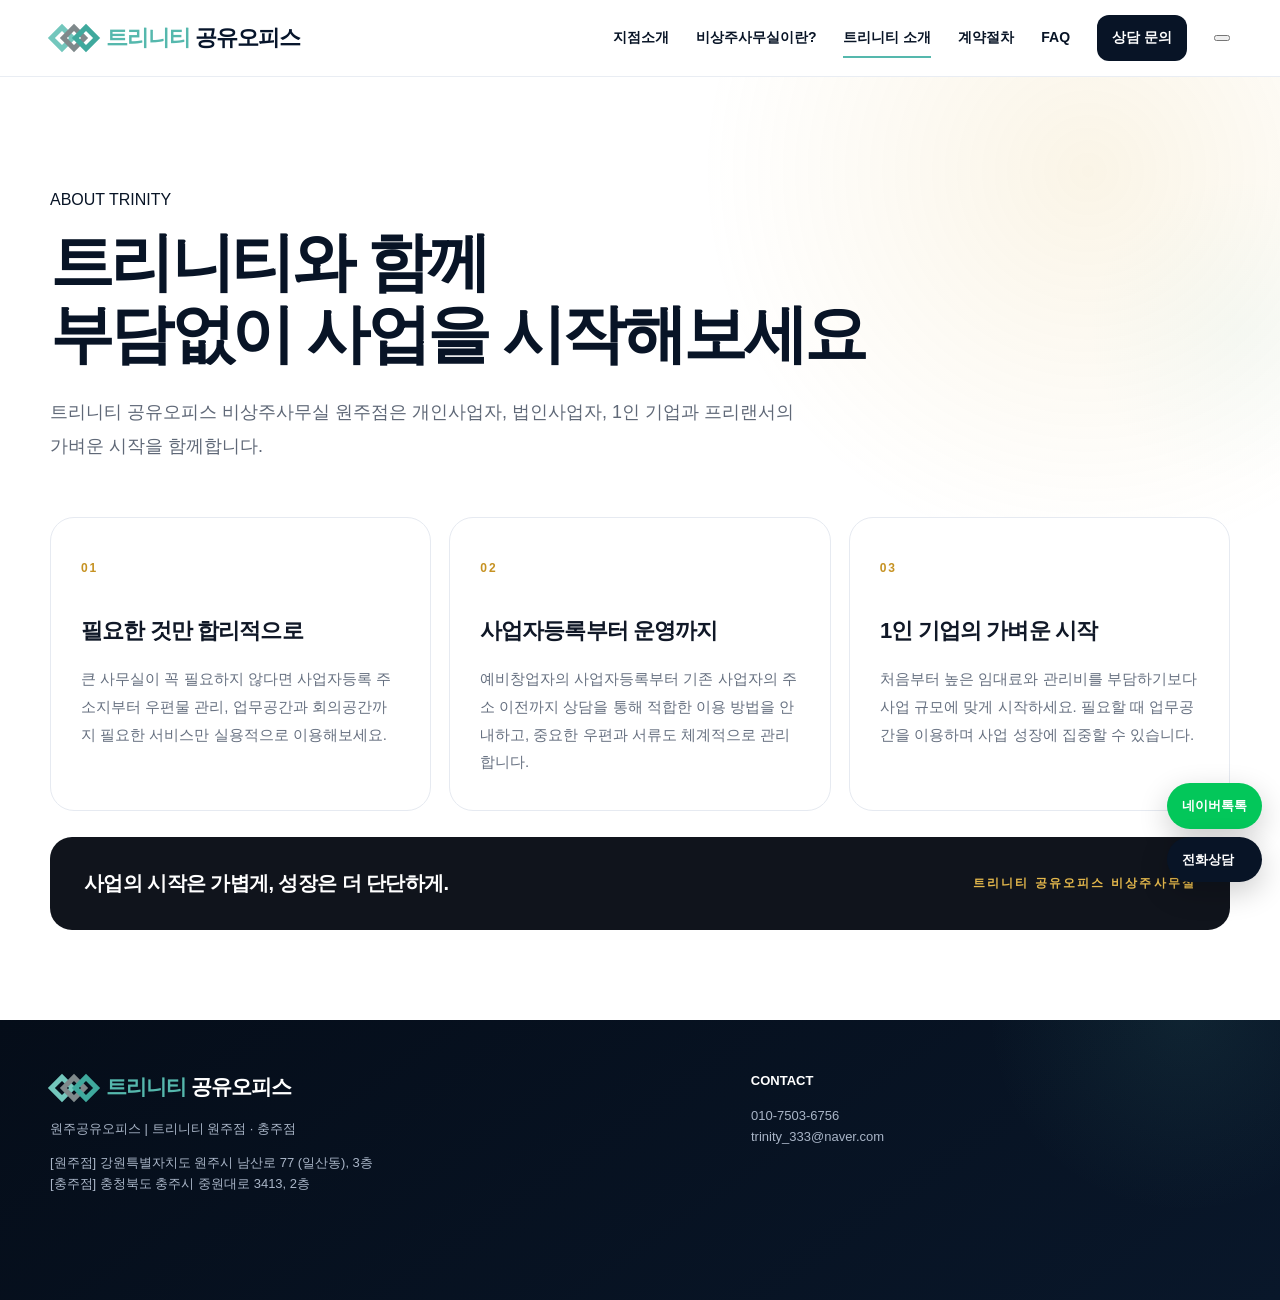
==== commit 6389b8f8: "Add files via upload" ====
--- a/about.html
+++ b/about.html
@@ -61,7 +61,7 @@
 <a class="active" href="about.html">트리니티 소개</a>
 <a class="" href="contract.html">계약절차</a>
 <a class="" href="faq.html">FAQ</a>
-<a class="navcta" href="tel:01075036756">상담 문의</a></nav></div></header>
+<a class="navcta" href="tel:01075036756">상담 문의</a><button class="mobile-menu-btn" type="button" aria-label="메뉴 열기" aria-expanded="false"><span></span><span></span><span></span></button></nav></div><div class="mobile-menu-panel" id="mobileMenu"><a href="branches.html">지점소개</a><a href="virtual-office.html">비상주사무실이란?</a><a href="about.html">트리니티 소개</a><a href="contract.html">계약절차</a><a href="pricing.html">요금안내</a><a href="faq.html">FAQ</a><a target="_blank" href="https://talk.naver.com/profile/wohkm1o">상담 문의</a></div></header>
 
 <section class="section about-premium">
   <div class="wrap">
--- a/assets/style.css
+++ b/assets/style.css
@@ -370,3 +370,21 @@
 .brand-unified strong{font-size:22px;font-weight:950;letter-spacing:-1px}.brand-mint{color:#55b8ad}.brand-dark{color:#07152b}
 footer .brand-unified .brand-dark{color:#fff} footer .brand-unified strong{font-size:21px}
 @media(max-width:800px){.brand-unified strong{font-size:18px}.brand-unified .brand-mark{transform:scale(.82);transform-origin:left center;width:42px}}
+
+/* V19 mobile-only hamburger + lock horizontal page drag. No other visual changes. */
+@media(max-width:850px){
+  html,body{max-width:100%;overflow-x:hidden!important;overscroll-behavior-x:none;touch-action:pan-y;}
+  header .nav{position:relative}
+  header nav .navcta{display:none!important}
+  header nav .mobile-menu-btn{display:block!important;background:transparent;border:0;padding:8px;cursor:pointer;color:#07152b}
+  header nav .mobile-menu-btn span{display:block;width:24px;height:3px;background:currentColor;margin:4px 0;border-radius:2px}
+  header .mobile-menu-panel.open{display:block;position:absolute;top:67px;left:14px;right:14px;background:#fff;border:1px solid #e2e6ed;border-radius:12px;box-shadow:0 14px 36px #07152b26;padding:8px;z-index:100}
+  header .mobile-menu-panel a{display:block;padding:13px 14px;color:#07152b;text-decoration:none;font-size:14px;font-weight:800;border-bottom:1px solid #eef1f4}
+  header .mobile-menu-panel a:last-child{border-bottom:0}
+}
+
+/* Fix: mobile menu panel must stay hidden unless hamburger is opened */
+.mobile-menu-panel{display:none!important;}
+@media(max-width:850px){
+  header .mobile-menu-panel.open,.ref-header .mobile-menu-panel.open{display:block!important;}
+}
